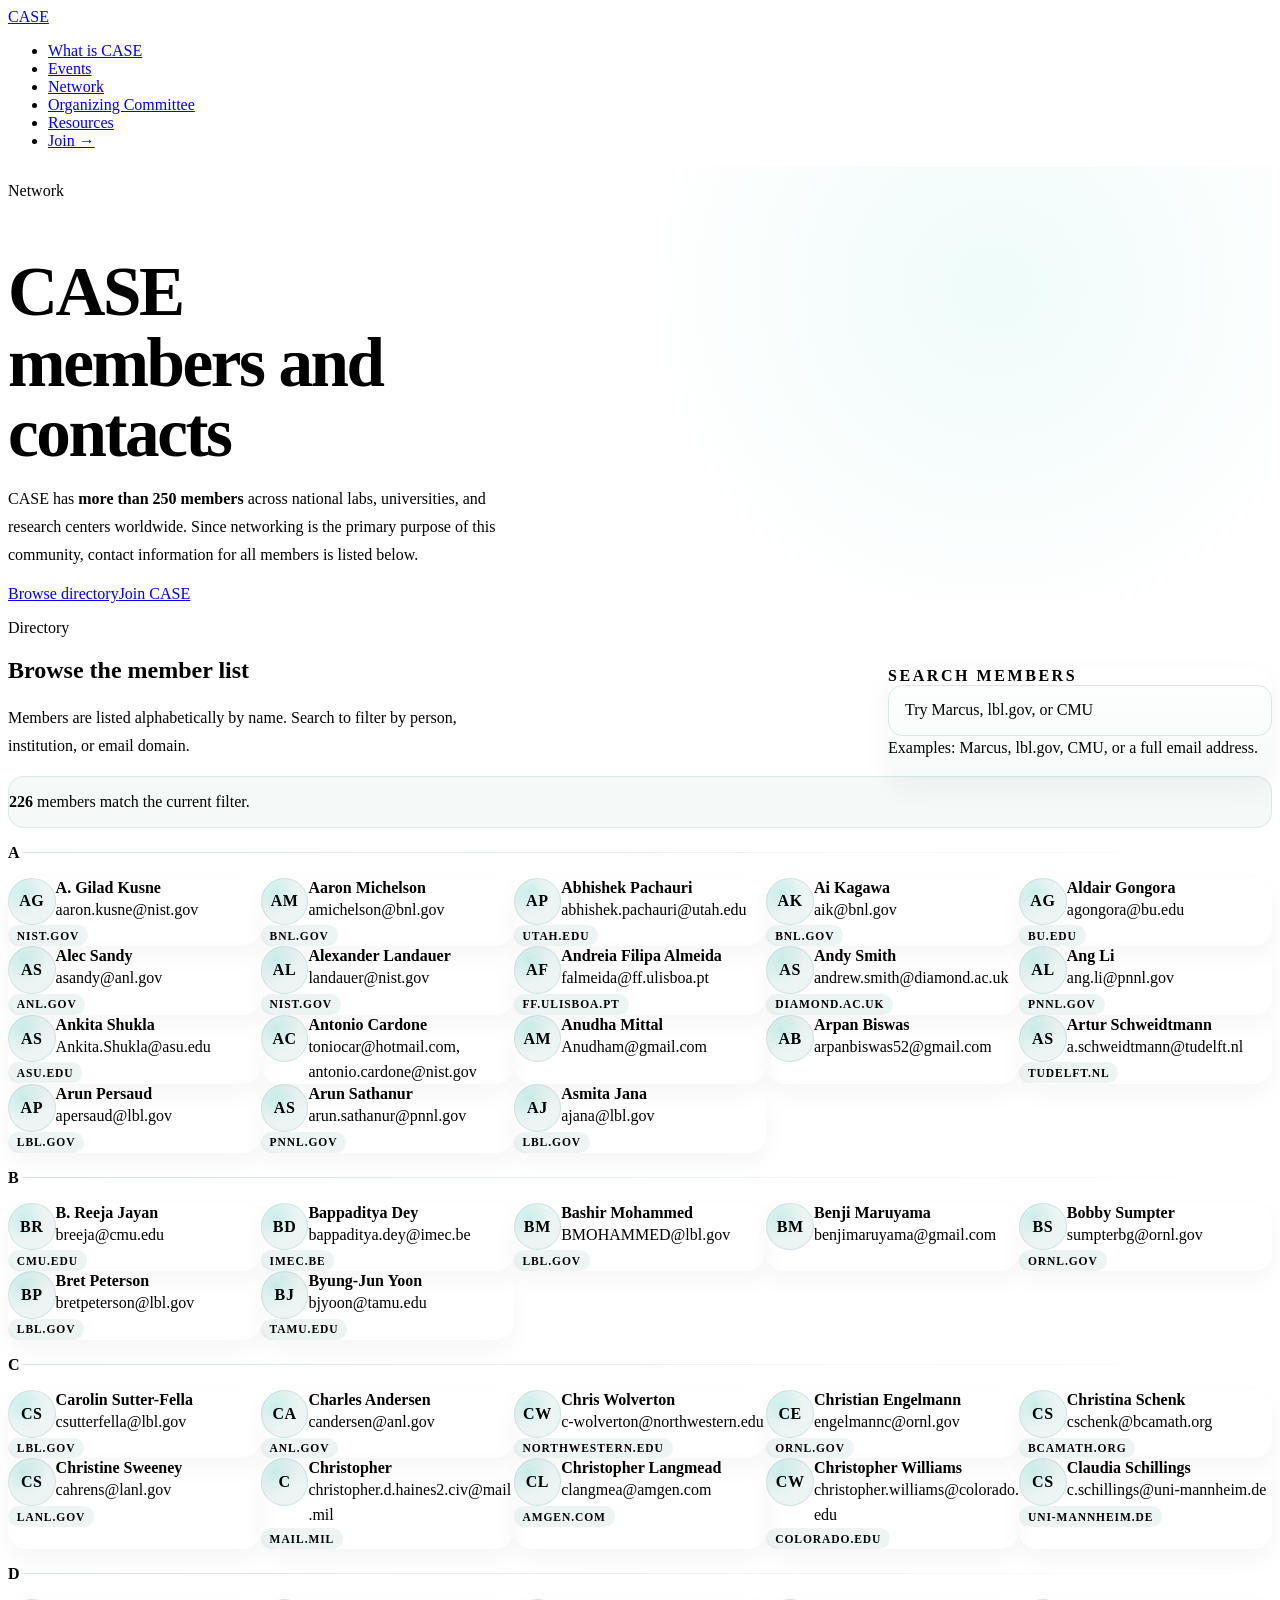
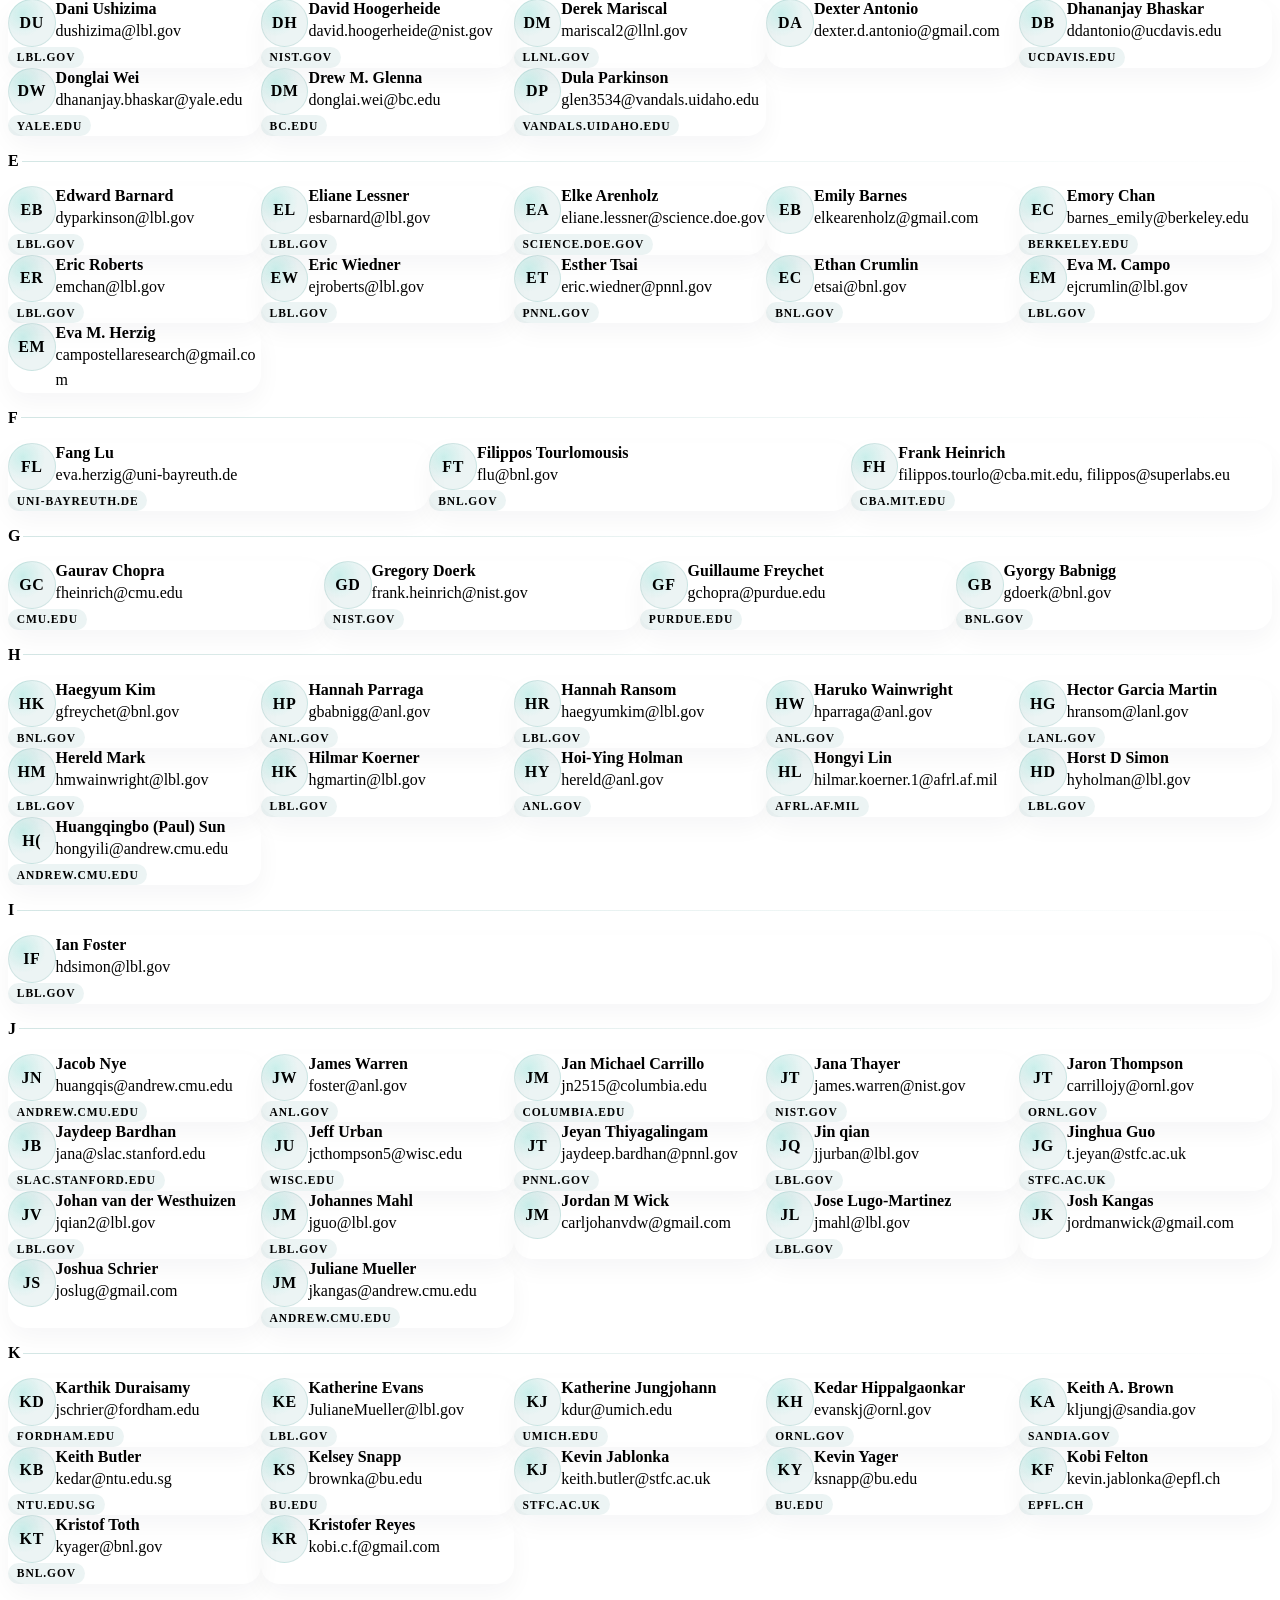
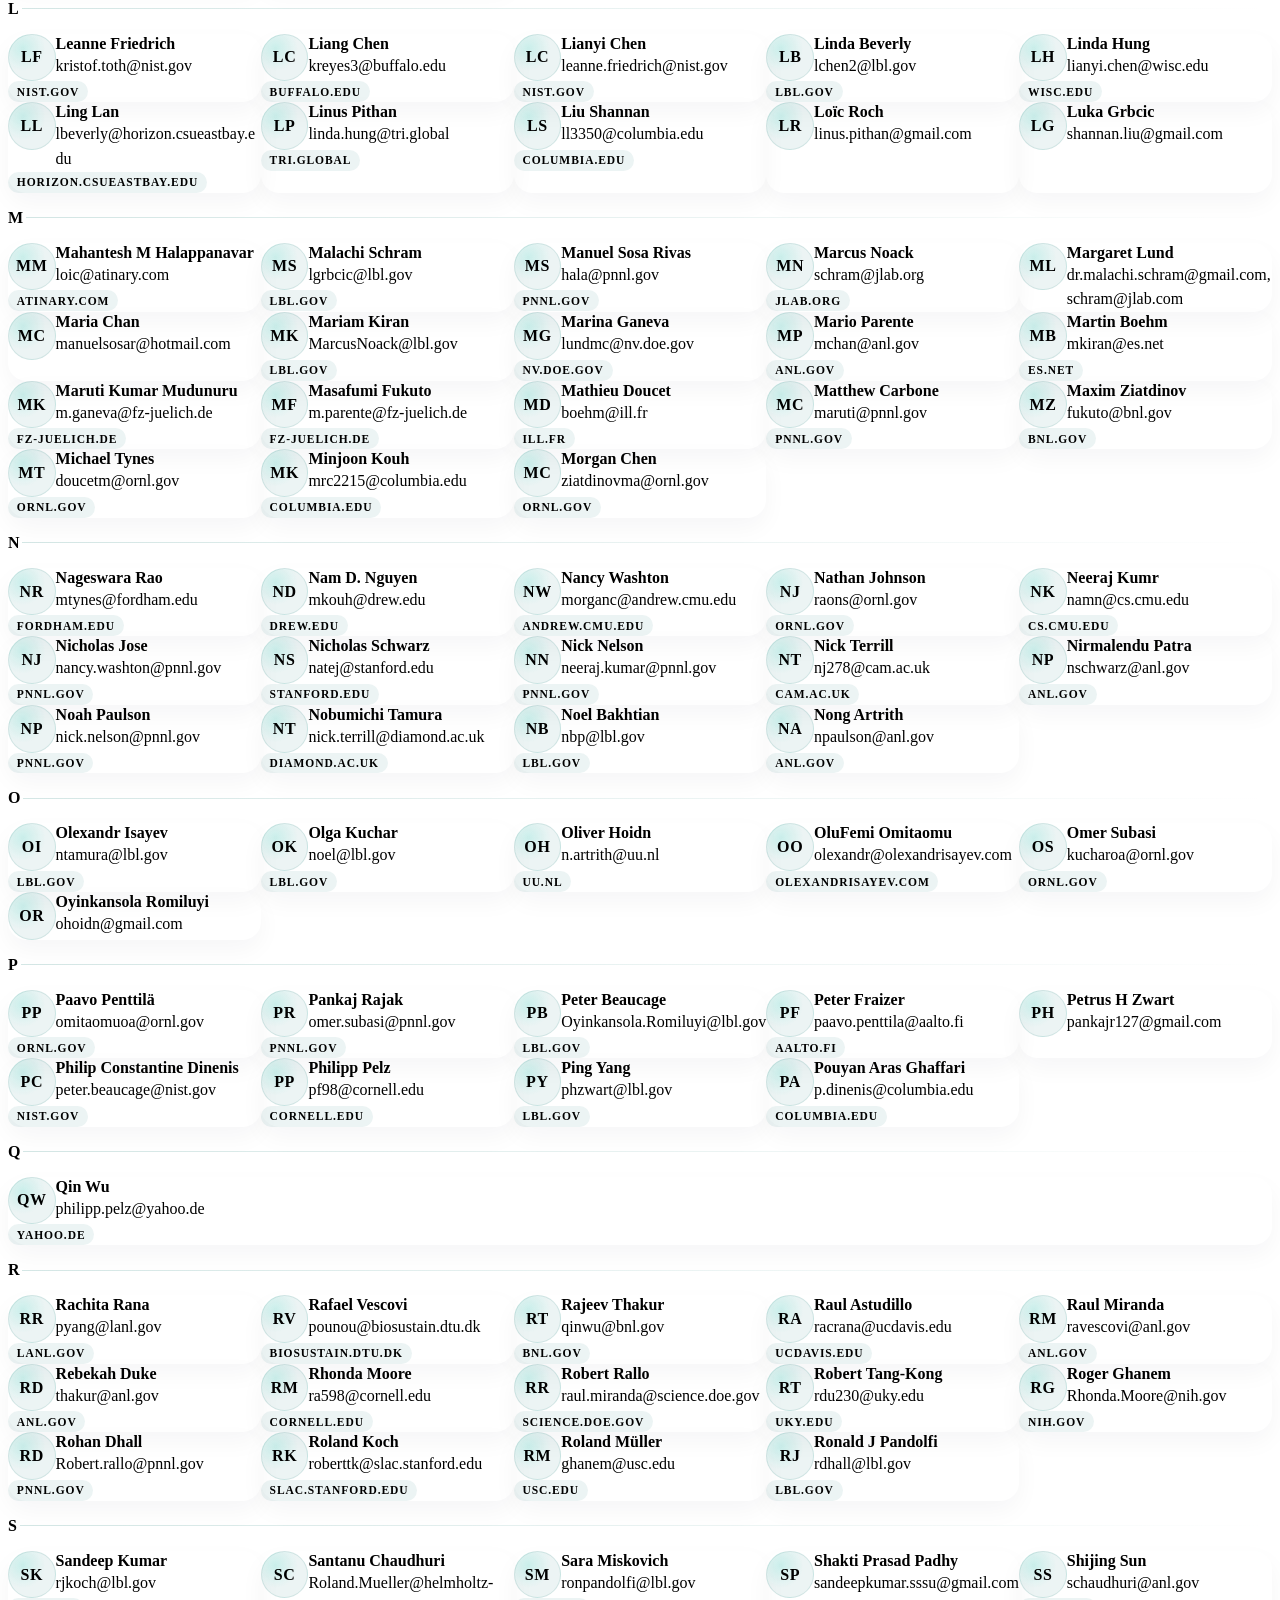
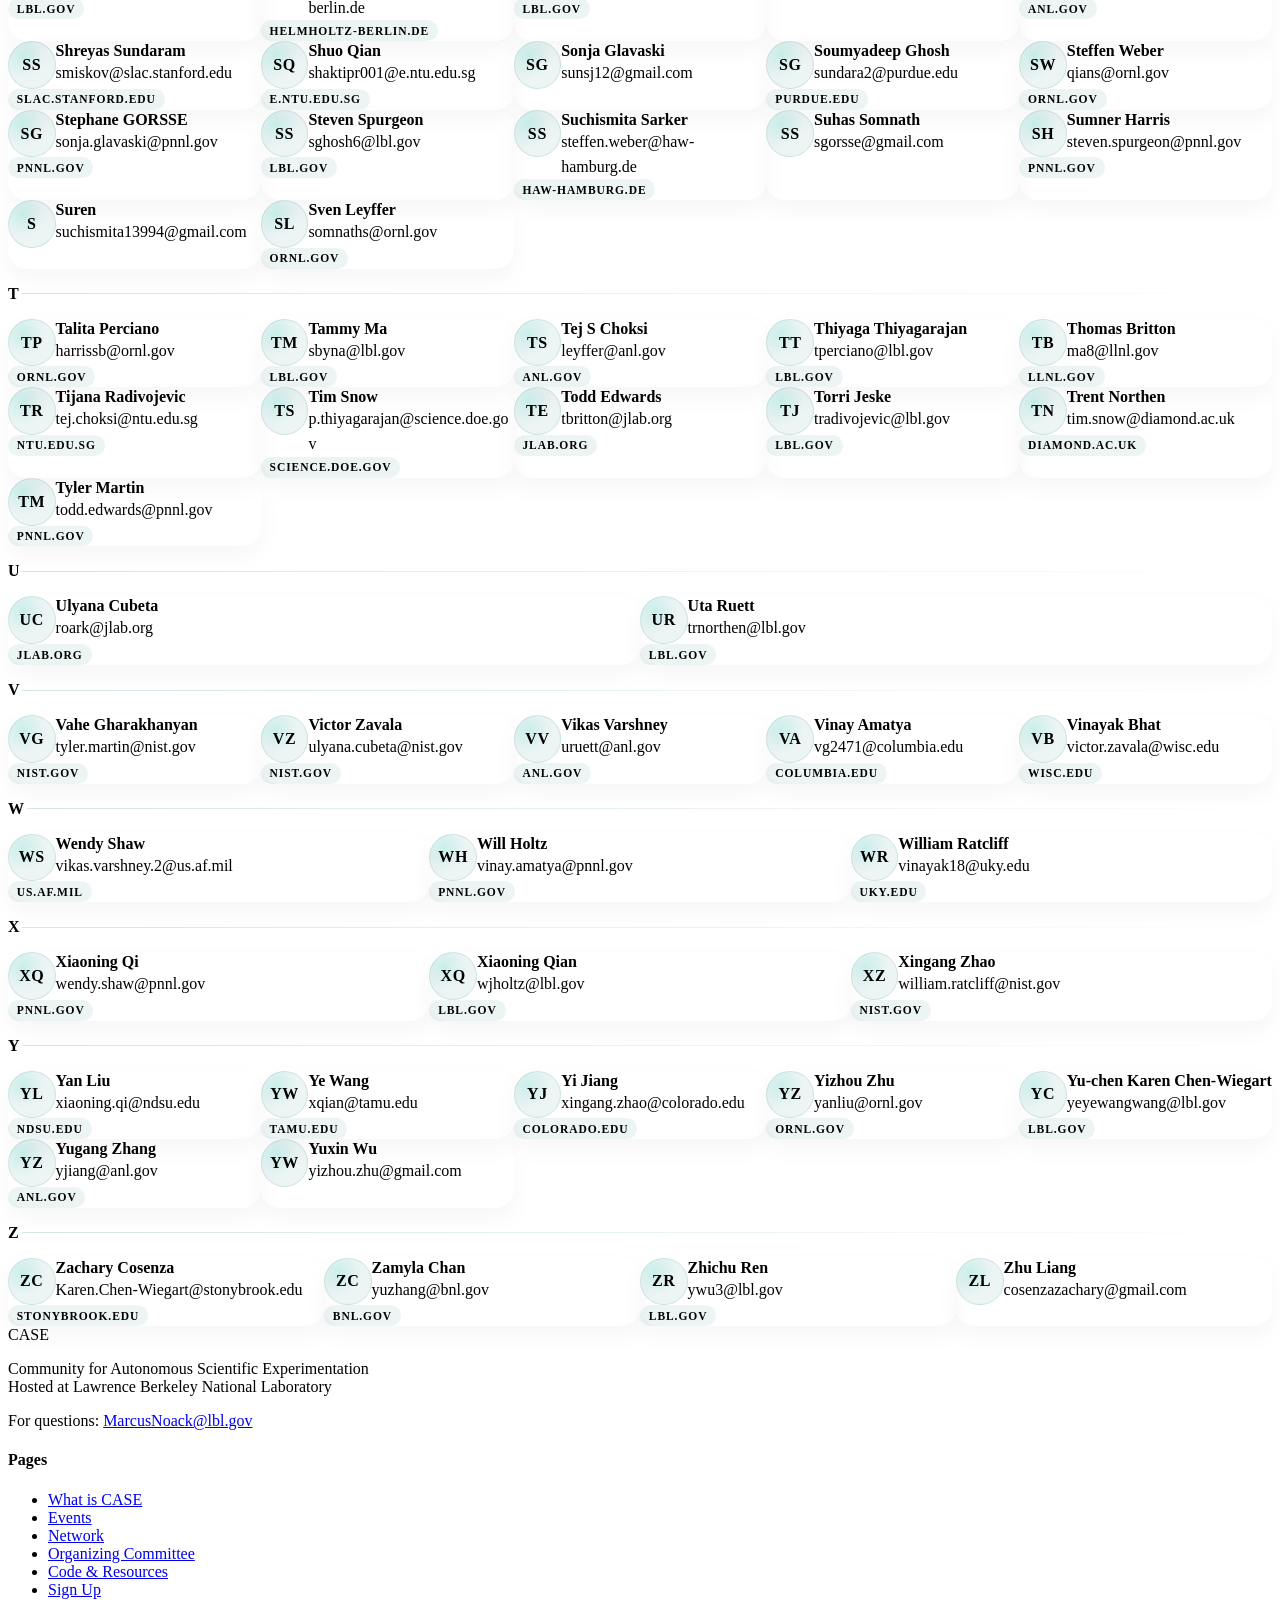
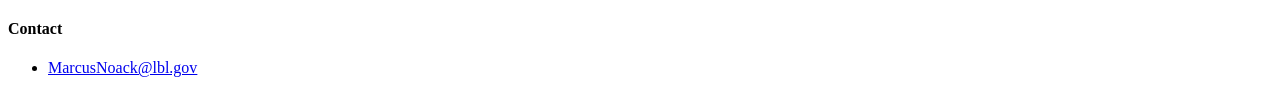
==== network.html @ d216a494 "Add files via upload" ====
<!DOCTYPE html>
<html lang="en">
<head>
  <meta charset="UTF-8">
  <meta name="viewport" content="width=device-width, initial-scale=1.0">
  <title>Network | Community for Autonomous Scientific Experimentation</title>
  <meta name="description" content="Currently, CASE has more than 250 members. Browse the CASE network directory by name or email.">

  <link rel="preconnect" href="https://fonts.googleapis.com">
  <link rel="preconnect" href="https://fonts.gstatic.com" crossorigin>
  <link href="https://fonts.googleapis.com/css2?family=Inter:wght@400;500;600&family=Plus+Jakarta+Sans:wght@600;700&display=swap" rel="stylesheet">

  <link rel="stylesheet" href="css/tokens.css">
  <link rel="stylesheet" href="css/main.css">

  <style>
    .page-shell {
      padding-top: calc(var(--sp-24) + var(--sp-12));
      background: var(--color-bg);
    }

    .page-hero {
      position: relative;
      overflow: hidden;
      padding-block: var(--sp-16) var(--sp-20);
      background:
        linear-gradient(180deg, rgba(15, 118, 110, 0.05), transparent 16rem),
        radial-gradient(circle at 100% 0%, rgba(14, 165, 233, 0.08), transparent 18rem),
        var(--color-bg);
      border-bottom: 1px solid var(--color-border);
    }

    .page-hero::after {
      content: "";
      position: absolute;
      inset: 0;
      background: radial-gradient(circle at 78% 28%, rgba(45, 212, 191, 0.08), transparent 22rem);
      pointer-events: none;
    }

    .hero-grid {
      position: relative;
      z-index: 1;
      max-width: 72ch;
    }

    .hero-title {
      font-family: var(--font-heading);
      font-size: clamp(2.8rem, 5.4vw, 5rem);
      font-weight: 700;
      letter-spacing: -0.035em;
      line-height: 1.02;
      max-width: 11ch;
      margin-bottom: var(--sp-5);
    }

    .hero-copy {
      max-width: 62ch;
      font-size: var(--text-lg);
      color: var(--color-text-muted);
      line-height: 1.75;
    }

    .hero-copy strong {
      color: var(--color-text);
      font-weight: 600;
    }

    .hero-highlights {
      list-style: none;
      display: flex;
      flex-wrap: wrap;
      gap: var(--sp-3);
      margin-top: var(--sp-8);
    }

    .hero-highlights li {
      padding: 0.72rem 1rem;
      border-radius: 999px;
      border: 1px solid rgba(15, 118, 110, 0.14);
      background: rgba(255, 255, 255, 0.9);
      color: var(--color-text);
      font-size: var(--text-sm);
      box-shadow: 0 8px 24px rgba(17, 24, 39, 0.05);
      backdrop-filter: blur(10px);
      -webkit-backdrop-filter: blur(10px);
    }

    .hero-panel {
      position: relative;
      overflow: hidden;
      padding: var(--sp-8);
      border-radius: 1.5rem;
      background:
        radial-gradient(circle at top right, rgba(45, 212, 191, 0.12), transparent 42%),
        linear-gradient(180deg, rgba(255, 255, 255, 0.98), rgba(246, 250, 250, 0.95));
      border: 1px solid rgba(15, 118, 110, 0.14);
      box-shadow: 0 20px 44px rgba(15, 23, 42, 0.08);
    }

    .hero-panel::before {
      content: "";
      position: absolute;
      inset: 0 auto auto 0;
      width: 100%;
      height: 0.25rem;
      background: linear-gradient(90deg, rgba(15, 118, 110, 0.7), rgba(14, 165, 233, 0.35));
    }

    .hero-panel-label {
      font-size: var(--text-xs);
      font-weight: 600;
      letter-spacing: 0.16em;
      text-transform: uppercase;
      color: var(--color-accent);
      margin-bottom: var(--sp-4);
    }

    .hero-panel-stat {
      display: grid;
      gap: var(--sp-1);
      margin-bottom: var(--sp-5);
    }

    .hero-panel-stat strong {
      font-family: var(--font-heading);
      font-size: clamp(2.3rem, 4vw, 3.2rem);
      line-height: 1;
      letter-spacing: -0.04em;
      color: var(--color-text);
    }

    .hero-panel-stat span,
    .hero-panel-copy {
      color: var(--color-text-muted);
      line-height: 1.65;
      font-size: var(--text-base);
    }

    .hero-panel-copy {
      margin-bottom: var(--sp-6);
    }

    .hero-panel-actions {
      display: flex;
      flex-wrap: wrap;
      gap: var(--sp-3);
      align-items: center;
    }

    .hero-panel-actions .btn {
      padding-inline: var(--sp-6);
    }

    .hero-panel-note {
      margin-top: var(--sp-5);
      font-size: var(--text-sm);
      color: var(--color-text-subtle);
    }

    .directory-section {
      position: relative;
      background: var(--color-surface);
    }

    .directory-section .container {
      display: grid;
      gap: var(--sp-10);
    }

    .directory-header {
      display: grid;
      grid-template-columns: minmax(0, 1fr) minmax(18rem, 24rem);
      gap: var(--sp-8);
      align-items: end;
    }

    .directory-lede {
      max-width: 64ch;
      color: var(--color-text-muted);
      line-height: 1.75;
      margin-top: var(--sp-3);
    }

    .directory-search {
      padding: var(--sp-5);
      border-radius: 1.25rem;
      border: 1px solid var(--color-border);
      background: linear-gradient(180deg, rgba(255, 255, 255, 0.98), rgba(247, 250, 250, 0.98));
      box-shadow: 0 12px 28px rgba(15, 23, 42, 0.05);
    }

    .directory-search label {
      display: block;
      font-size: var(--text-xs);
      font-weight: 600;
      letter-spacing: 0.16em;
      text-transform: uppercase;
      color: var(--color-accent);
      margin-bottom: var(--sp-3);
    }

    .directory-search input {
      width: 100%;
      border-radius: 0.9rem;
      border: 1px solid rgba(15, 118, 110, 0.16);
      background: var(--color-bg);
      color: var(--color-text);
      padding: 0.95rem 1rem;
      font: inherit;
      font-size: var(--text-base);
      outline: none;
      transition: border-color var(--dur) var(--ease), box-shadow var(--dur) var(--ease);
    }

    .directory-search input::placeholder {
      color: var(--color-text-subtle);
    }

    .directory-search input:focus {
      border-color: rgba(15, 118, 110, 0.45);
      box-shadow: 0 0 0 4px rgba(15, 118, 110, 0.1);
    }

    .directory-search p {
      margin-top: var(--sp-3);
      font-size: var(--text-sm);
      color: var(--color-text-subtle);
      line-height: 1.5;
    }

    .directory-summary {
      display: flex;
      align-items: center;
      justify-content: space-between;
      gap: var(--sp-4);
      padding: var(--sp-4) var(--sp-5);
      border-radius: 1rem;
      background: rgba(15, 118, 110, 0.04);
      border: 1px solid rgba(15, 118, 110, 0.12);
      color: var(--color-text-muted);
    }

    .directory-summary strong {
      color: var(--color-text);
      font-weight: 700;
    }

    .member-index {
      display: grid;
      gap: var(--sp-10);
    }

    .member-group {
      display: grid;
      gap: var(--sp-4);
    }

    .member-group__letter {
      display: inline-flex;
      align-items: center;
      gap: var(--sp-3);
      font-size: var(--text-xs);
      font-weight: 600;
      letter-spacing: 0.18em;
      text-transform: uppercase;
      color: var(--color-accent);
    }

    .member-group__letter::after {
      content: "";
      height: 1px;
      flex: 1;
      min-width: 2rem;
      background: linear-gradient(90deg, rgba(15, 118, 110, 0.18), transparent);
    }

    .member-grid {
      display: grid;
      grid-template-columns: repeat(auto-fit, minmax(15rem, 1fr));
      gap: var(--sp-4);
    }

    .member-card {
      display: flex;
      flex-direction: column;
      gap: var(--sp-3);
      min-height: 100%;
      padding: var(--sp-5);
      border-radius: 1.15rem;
      background: var(--color-bg);
      border: 1px solid var(--color-border);
      box-shadow: 0 10px 24px rgba(15, 23, 42, 0.04);
      transition: transform var(--dur) var(--ease), box-shadow var(--dur) var(--ease), border-color var(--dur) var(--ease);
    }

    .member-card:hover {
      transform: translateY(-2px);
      box-shadow: 0 18px 34px rgba(15, 23, 42, 0.08);
      border-color: rgba(15, 118, 110, 0.2);
    }

    .member-card__top {
      display: flex;
      align-items: flex-start;
      gap: var(--sp-3);
    }

    .member-avatar {
      width: 2.85rem;
      height: 2.85rem;
      border-radius: 999px;
      flex-shrink: 0;
      display: grid;
      place-items: center;
      font-size: var(--text-sm);
      font-weight: 700;
      letter-spacing: 0.04em;
      color: var(--color-accent);
      background:
        radial-gradient(circle at 30% 30%, rgba(45, 212, 191, 0.18), transparent 50%),
        rgba(15, 118, 110, 0.08);
      border: 1px solid rgba(15, 118, 110, 0.12);
    }

    .member-card__body {
      display: grid;
      gap: var(--sp-2);
      min-width: 0;
    }

    .member-name {
      font-family: var(--font-heading);
      font-size: var(--text-base);
      font-weight: 700;
      line-height: 1.25;
      color: var(--color-text);
      word-break: break-word;
    }

    .member-email {
      color: var(--color-text-muted);
      font-size: var(--text-sm);
      line-height: 1.55;
      word-break: break-word;
    }

    .member-email a {
      color: inherit;
      text-decoration: none;
    }

    .member-email a:hover {
      text-decoration: underline;
    }

    .member-domain {
      display: inline-flex;
      align-items: center;
      width: fit-content;
      padding: 0.28rem 0.55rem;
      border-radius: 999px;
      background: rgba(15, 118, 110, 0.08);
      color: var(--color-accent);
      font-size: 0.72rem;
      font-weight: 600;
      letter-spacing: 0.08em;
      text-transform: uppercase;
    }

    .empty-state {
      padding: var(--sp-8);
      border-radius: 1.25rem;
      border: 1px dashed rgba(15, 118, 110, 0.22);
      background: rgba(15, 118, 110, 0.03);
      color: var(--color-text-muted);
      line-height: 1.7;
    }

    @media (max-width: 960px) {
      .directory-header {
        grid-template-columns: 1fr;
      }
    }

    @media (max-width: 720px) {
      .page-shell {
        padding-top: calc(var(--sp-20) + var(--sp-10));
      }

      .page-hero {
        padding-block: var(--sp-12) var(--sp-16);
      }

      .hero-highlights {
        flex-direction: column;
      }

      .directory-summary {
        align-items: flex-start;
        flex-direction: column;
      }
    }
  </style>
</head>
<body>

  <nav class="site-nav is-scrolled" aria-label="Site navigation">
    <a class="nav-logo" href="index.html">CASE</a>
    <ul class="nav-links" role="list">
      <li><a href="what-is-case.html">What is CASE</a></li>
      <li><a href="events.html">Events</a></li>
      <li><a href="network.html" aria-current="page">Network</a></li>
      <li><a href="committee.html">Organizing Committee</a></li>
      <li><a href="resources.html">Resources</a></li>
      <li><a href="signup.html" class="nav-cta">Join →</a></li>
    </ul>
  </nav>

  <main class="page-shell">
    <section class="page-hero">
      <div class="container">
        <div class="hero-grid">
          <p class="section-label">Network</p>
          <h1 class="hero-title">CASE members and contacts</h1>
          <p class="hero-copy">
            CASE has <strong>more than 250 members</strong> across national labs,
            universities, and research centers worldwide. Since networking is the
            primary purpose of this community, contact information for all members
            is listed below.
          </p>
          <div style="margin-top: var(--sp-8); display: flex; gap: var(--sp-3); flex-wrap: wrap;">
            <a class="btn btn--primary" href="#directory">Browse directory</a>
            <a class="btn btn--ghost" href="signup.html">Join CASE</a>
          </div>
        </div>
      </div>
    </section>

    <section class="section section--surface directory-section" id="directory">
      <div class="container">
        <div class="directory-header">
          <div>
            <p class="section-label">Directory</p>
            <h2 class="section-heading">Browse the member list</h2>
            <p class="directory-lede">
              Members are listed alphabetically by name. Search to filter by person,
              institution, or email domain.
            </p>
          </div>

          <div class="directory-search">
            <label for="member-search">Search members</label>
            <input
              id="member-search"
              type="search"
              inputmode="search"
              autocomplete="off"
              placeholder="Try Marcus, lbl.gov, or CMU"
              aria-label="Search members by name or email"
            >
            <p>Examples: Marcus, lbl.gov, CMU, or a full email address.</p>
          </div>
        </div>

        <div class="directory-summary" aria-live="polite">
          <p><strong id="member-count">226</strong> members match the current filter.</p>
        </div>

        <div id="member-index" class="member-index" aria-label="Member directory"></div>
        <p id="member-empty" class="empty-state" hidden>No matches found. Try a different name or email.</p>
      </div>
    </section>
  </main>

  <footer class="site-footer">
    <div class="container">
      <div class="footer-brand">
        <span class="footer-logo">CASE</span>
        <p class="footer-tagline">
          Community for Autonomous Scientific Experimentation<br>
          Hosted at Lawrence Berkeley National Laboratory
        </p>
        <p class="footer-meta">
          For questions: <a href="mailto:MarcusNoack@lbl.gov">MarcusNoack@lbl.gov</a>
        </p>
      </div>

      <div class="footer-col">
        <h4>Pages</h4>
        <ul role="list">
          <li><a href="what-is-case.html">What is CASE</a></li>
          <li><a href="events.html">Events</a></li>
          <li><a href="network.html" aria-current="page">Network</a></li>
          <li><a href="committee.html">Organizing Committee</a></li>
          <li><a href="resources.html">Code &amp; Resources</a></li>
          <li><a href="signup.html">Sign Up</a></li>
        </ul>
      </div>

      <div class="footer-col">
        <h4>Contact</h4>
        <ul role="list">
          <li><a href="mailto:MarcusNoack@lbl.gov">MarcusNoack@lbl.gov</a></li>
        </ul>
      </div>
    </div>
  </footer>

  <script id="network-names" type="text/plain">
A. Gilad Kusne
Aaron Michelson
Abhishek Pachauri
Ai Kagawa
Aldair Gongora
Alec Sandy
Alexander Landauer
Andreia Filipa Almeida
Andy Smith
Ang Li
Ankita Shukla
Antonio Cardone
Anudha Mittal
Arpan Biswas
Artur Schweidtmann
Arun Persaud
Arun Sathanur
Asmita Jana
B. Reeja Jayan
Bappaditya Dey
Bashir Mohammed
Benji Maruyama
Bobby Sumpter
Bret Peterson
Byung-Jun Yoon
Carolin Sutter-Fella
Charles Andersen
Chris Wolverton
Christian Engelmann
Christina Schenk
Christine Sweeney
Christopher
Christopher Langmead
Christopher Williams
Claudia Schillings
Dani Ushizima
David Hoogerheide
Derek Mariscal
Dexter Antonio
Dhananjay Bhaskar
Donglai Wei
Drew M. Glenna
Dula Parkinson
Edward Barnard
Eliane Lessner
Elke Arenholz
Emily Barnes
Emory Chan
Eric Roberts
Eric Wiedner
Esther Tsai
Ethan Crumlin
Eva M. Campo
Eva M. Herzig
Fang Lu
Filippos Tourlomousis
Frank Heinrich
Gaurav Chopra
Gregory Doerk
Guillaume Freychet
Gyorgy Babnigg
Haegyum Kim
Hannah Parraga
Hannah Ransom
Haruko Wainwright
Hector Garcia Martin
Hereld Mark
Hilmar Koerner
Hoi-Ying Holman
Hongyi Lin
Horst D Simon
Huangqingbo (Paul) Sun
Ian Foster
Jacob Nye
James Warren
Jan Michael Carrillo
Jana Thayer
Jaron Thompson
Jaydeep Bardhan
Jeff Urban
Jeyan Thiyagalingam
Jin qian
Jinghua Guo
Johan van der Westhuizen
Johannes Mahl
Jordan M Wick
Jose Lugo-Martinez
Josh Kangas
Joshua Schrier
Juliane Mueller
Karthik Duraisamy
Katherine Evans
Katherine Jungjohann
Kedar Hippalgaonkar
Keith A. Brown
Keith Butler
Kelsey Snapp
Kevin Jablonka
Kevin Yager
Kobi Felton
Kristof Toth
Kristofer Reyes
Leanne Friedrich
Liang Chen
Lianyi Chen
Linda Beverly
Linda Hung
Ling Lan
Linus Pithan
Liu Shannan
Loïc Roch
Luka Grbcic
Mahantesh M Halappanavar
Malachi Schram
Manuel Sosa Rivas
Marcus Noack
Margaret Lund
Maria Chan
Mariam Kiran
Marina Ganeva
Mario Parente
Martin Boehm
Maruti Kumar Mudunuru
Masafumi Fukuto
Mathieu Doucet
Matthew Carbone
Maxim Ziatdinov
Michael Tynes
Minjoon Kouh
Morgan Chen
Nageswara Rao
Nam D. Nguyen
Nancy Washton
Nathan Johnson
Neeraj Kumr
Nicholas Jose
Nicholas Schwarz
Nick Nelson
Nick Terrill
Nirmalendu Patra
Noah Paulson
Nobumichi Tamura
Noel Bakhtian
Nong Artrith
Olexandr Isayev
Olga Kuchar
Oliver Hoidn
OluFemi Omitaomu
Omer Subasi
Oyinkansola Romiluyi
Paavo Penttilä
Pankaj Rajak
Peter Beaucage
Peter Fraizer
Petrus H Zwart
Philip Constantine Dinenis
Philipp Pelz
Ping Yang
Pouyan Aras Ghaffari
Qin Wu
Rachita Rana
Rafael Vescovi
Rajeev Thakur
Raul Astudillo
Raul Miranda
Rebekah Duke
Rhonda Moore
Robert Rallo
Robert Tang-Kong
Roger Ghanem
Rohan Dhall
Roland Koch
Roland Müller
Ronald J Pandolfi
Sandeep Kumar
Santanu Chaudhuri
Sara Miskovich
Shakti Prasad Padhy
Shijing Sun
Shreyas Sundaram
Shuo Qian
Sonja Glavaski
Soumyadeep Ghosh
Steffen Weber
Stephane GORSSE
Steven Spurgeon
Suchismita Sarker
Suhas Somnath
Sumner Harris
Suren
Sven Leyffer
Talita Perciano
Tammy Ma
Tej S Choksi
Thiyaga Thiyagarajan
Thomas Britton
Tijana Radivojevic
Tim Snow
Todd Edwards
Torri Jeske
Trent Northen
Tyler Martin
Ulyana Cubeta
Uta Ruett
Vahe Gharakhanyan
Victor Zavala
Vikas Varshney
Vinay Amatya
Vinayak Bhat
Wendy Shaw
Will Holtz
William Ratcliff
Xiaoning Qi
Xiaoning Qian
Xingang Zhao
Yan Liu
Ye Wang
Yi Jiang
Yizhou Zhu
Yu-chen Karen Chen-Wiegart
Yugang Zhang
Yuxin Wu
Zachary Cosenza
Zamyla Chan
Zhichu Ren
Zhu Liang
  </script>

  <script id="network-emails" type="text/plain">
aaron.kusne@nist.gov
amichelson@bnl.gov
abhishek.pachauri@utah.edu
aik@bnl.gov
agongora@bu.edu
asandy@anl.gov
landauer@nist.gov
falmeida@ff.ulisboa.pt
andrew.smith@diamond.ac.uk
ang.li@pnnl.gov
Ankita.Shukla@asu.edu
toniocar@hotmail.com, antonio.cardone@nist.gov
Anudham@gmail.com
arpanbiswas52@gmail.com
a.schweidtmann@tudelft.nl
apersaud@lbl.gov
arun.sathanur@pnnl.gov
ajana@lbl.gov
breeja@cmu.edu
bappaditya.dey@imec.be
BMOHAMMED@lbl.gov
benjimaruyama@gmail.com
sumpterbg@ornl.gov
bretpeterson@lbl.gov
bjyoon@tamu.edu
csutterfella@lbl.gov
candersen@anl.gov
c-wolverton@northwestern.edu
engelmannc@ornl.gov
cschenk@bcamath.org
cahrens@lanl.gov
christopher.d.haines2.civ@mail.mil
clangmea@amgen.com
christopher.williams@colorado.edu
c.schillings@uni-mannheim.de
dushizima@lbl.gov
david.hoogerheide@nist.gov
mariscal2@llnl.gov
dexter.d.antonio@gmail.com
ddantonio@ucdavis.edu
dhananjay.bhaskar@yale.edu
donglai.wei@bc.edu
glen3534@vandals.uidaho.edu
dyparkinson@lbl.gov
esbarnard@lbl.gov
eliane.lessner@science.doe.gov
elkearenholz@gmail.com
barnes_emily@berkeley.edu
emchan@lbl.gov
ejroberts@lbl.gov
eric.wiedner@pnnl.gov
etsai@bnl.gov
ejcrumlin@lbl.gov
campostellaresearch@gmail.com
eva.herzig@uni-bayreuth.de
flu@bnl.gov
filippos.tourlo@cba.mit.edu, filippos@superlabs.eu
fheinrich@cmu.edu
frank.heinrich@nist.gov
gchopra@purdue.edu
gdoerk@bnl.gov
gfreychet@bnl.gov
gbabnigg@anl.gov
haegyumkim@lbl.gov
hparraga@anl.gov
hransom@lanl.gov
hmwainwright@lbl.gov
hgmartin@lbl.gov
hereld@anl.gov
hilmar.koerner.1@afrl.af.mil
hyholman@lbl.gov
hongyili@andrew.cmu.edu
hdsimon@lbl.gov
huangqis@andrew.cmu.edu
foster@anl.gov
jn2515@columbia.edu
james.warren@nist.gov
carrillojy@ornl.gov
jana@slac.stanford.edu
jcthompson5@wisc.edu
jaydeep.bardhan@pnnl.gov
jjurban@lbl.gov
t.jeyan@stfc.ac.uk
jqian2@lbl.gov
jguo@lbl.gov
carljohanvdw@gmail.com
jmahl@lbl.gov
jordmanwick@gmail.com
joslug@gmail.com
jkangas@andrew.cmu.edu
jschrier@fordham.edu
JulianeMueller@lbl.gov
kdur@umich.edu
evanskj@ornl.gov
kljungj@sandia.gov
kedar@ntu.edu.sg
brownka@bu.edu
keith.butler@stfc.ac.uk
ksnapp@bu.edu
kevin.jablonka@epfl.ch
kyager@bnl.gov
kobi.c.f@gmail.com
kristof.toth@nist.gov
kreyes3@buffalo.edu
leanne.friedrich@nist.gov
lchen2@lbl.gov
lianyi.chen@wisc.edu
lbeverly@horizon.csueastbay.edu
linda.hung@tri.global
ll3350@columbia.edu
linus.pithan@gmail.com
shannan.liu@gmail.com
loic@atinary.com
lgrbcic@lbl.gov
hala@pnnl.gov
schram@jlab.org
dr.malachi.schram@gmail.com, schram@jlab.com
manuelsosar@hotmail.com
MarcusNoack@lbl.gov
lundmc@nv.doe.gov
mchan@anl.gov
mkiran@es.net
m.ganeva@fz-juelich.de
m.parente@fz-juelich.de
boehm@ill.fr
maruti@pnnl.gov
fukuto@bnl.gov
doucetm@ornl.gov
mrc2215@columbia.edu
ziatdinovma@ornl.gov
mtynes@fordham.edu
mkouh@drew.edu
morganc@andrew.cmu.edu
raons@ornl.gov
namn@cs.cmu.edu
nancy.washton@pnnl.gov
natej@stanford.edu
neeraj.kumar@pnnl.gov
nj278@cam.ac.uk
nschwarz@anl.gov
nick.nelson@pnnl.gov
nick.terrill@diamond.ac.uk
nbp@lbl.gov
npaulson@anl.gov
ntamura@lbl.gov
noel@lbl.gov
n.artrith@uu.nl
olexandr@olexandrisayev.com
kucharoa@ornl.gov
ohoidn@gmail.com
omitaomuoa@ornl.gov
omer.subasi@pnnl.gov
Oyinkansola.Romiluyi@lbl.gov
paavo.penttila@aalto.fi
pankajr127@gmail.com
peter.beaucage@nist.gov
pf98@cornell.edu
phzwart@lbl.gov
p.dinenis@columbia.edu
philipp.pelz@yahoo.de
pyang@lanl.gov
pounou@biosustain.dtu.dk
qinwu@bnl.gov
racrana@ucdavis.edu
ravescovi@anl.gov
thakur@anl.gov
ra598@cornell.edu
raul.miranda@science.doe.gov
rdu230@uky.edu
Rhonda.Moore@nih.gov
Robert.rallo@pnnl.gov
roberttk@slac.stanford.edu
ghanem@usc.edu
rdhall@lbl.gov
rjkoch@lbl.gov
Roland.Mueller@helmholtz-berlin.de
ronpandolfi@lbl.gov
sandeepkumar.sssu@gmail.com
schaudhuri@anl.gov
smiskov@slac.stanford.edu
shaktipr001@e.ntu.edu.sg
sunsj12@gmail.com
sundara2@purdue.edu
qians@ornl.gov
sonja.glavaski@pnnl.gov
sghosh6@lbl.gov
steffen.weber@haw-hamburg.de
sgorsse@gmail.com
steven.spurgeon@pnnl.gov
suchismita13994@gmail.com
somnaths@ornl.gov
harrissb@ornl.gov
sbyna@lbl.gov
leyffer@anl.gov
tperciano@lbl.gov
ma8@llnl.gov
tej.choksi@ntu.edu.sg
p.thiyagarajan@science.doe.gov
tbritton@jlab.org
tradivojevic@lbl.gov
tim.snow@diamond.ac.uk
todd.edwards@pnnl.gov
roark@jlab.org
trnorthen@lbl.gov
tyler.martin@nist.gov
ulyana.cubeta@nist.gov
uruett@anl.gov
vg2471@columbia.edu
victor.zavala@wisc.edu
vikas.varshney.2@us.af.mil
vinay.amatya@pnnl.gov
vinayak18@uky.edu
wendy.shaw@pnnl.gov
wjholtz@lbl.gov
william.ratcliff@nist.gov
xiaoning.qi@ndsu.edu
xqian@tamu.edu
xingang.zhao@colorado.edu
yanliu@ornl.gov
yeyewangwang@lbl.gov
yjiang@anl.gov
yizhou.zhu@gmail.com
Karen.Chen-Wiegart@stonybrook.edu
yuzhang@bnl.gov
ywu3@lbl.gov
cosenzazachary@gmail.com
  </script>

  <script>
    const nameLines = document.getElementById('network-names').textContent.trim().split(/\r?\n/).map((line) => line.trim()).filter(Boolean);
    const emailLines = document.getElementById('network-emails').textContent.trim().split(/\r?\n/).map((line) => line.trim()).filter(Boolean);
    const members = nameLines.map((name, index) => {
      const email = emailLines[index] || '';
      const primaryEmail = email.split(',')[0].trim();
      const domain = primaryEmail.includes('@') ? primaryEmail.split('@')[1].toLowerCase() : '';
      return { name, email, primaryEmail, domain };
    });

    const indexEl = document.getElementById('member-index');
    const countEl = document.getElementById('member-count');
    const emptyEl = document.getElementById('member-empty');
    const searchEl = document.getElementById('member-search');

    const PERSONAL_DOMAINS = new Set([
      'gmail.com', 'yahoo.com', 'yahoo.co.uk', 'hotmail.com', 'hotmail.co.uk',
      'outlook.com', 'live.com', 'msn.com', 'icloud.com', 'me.com', 'mac.com',
      'aol.com', 'protonmail.com', 'proton.me'
    ]);

    const stripAccents = (value) => value.normalize('NFKD').replace(/[\u0300-\u036f]/g, '');
    const normalize = (value) => stripAccents(value).toLowerCase();
    const initials = (name) => {
      const parts = name.split(/[\s./-]+/).filter(Boolean);
      return parts.slice(0, 2).map((part) => part[0]).join('').toUpperCase() || 'CASE';
    };
    const letterFor = (name) => {
      const first = stripAccents(name.trim()).charAt(0).toUpperCase();
      return /^[A-Z]$/.test(first) ? first : '#';
    };
    const escapeHtml = (value) => value
      .replaceAll('&', '&amp;')
      .replaceAll('<', '&lt;')
      .replaceAll('>', '&gt;')
      .replaceAll('"', '&quot;')
      .replaceAll("'", '&#39;');

    function renderMembers(query) {
      const q = normalize(query.trim());
      const filtered = members.filter((member) => {
        if (!q) return true;
        return normalize(member.name).includes(q) || normalize(member.email).includes(q) || normalize(member.domain).includes(q);
      });

      countEl.textContent = filtered.length.toLocaleString('en-US');
      emptyEl.hidden = filtered.length > 0;

      const groups = [];
      for (const member of filtered) {
        const letter = letterFor(member.name);
        let group = groups[groups.length - 1];
        if (!group || group.letter !== letter) {
          group = { letter, items: [] };
          groups.push(group);
        }
        group.items.push(member);
      }

      indexEl.innerHTML = groups.map((group) => {
        const cards = group.items.map((member) => {
          const href = member.primaryEmail ? `mailto:${member.primaryEmail}` : '#';
          const domain = member.domain ? member.domain.replace(/^www\./, '') : '';
          const domainLabel = domain ? domain.replace(/^.*@/, '') : '';
          return `
            <article class="member-card">
              <div class="member-card__top">
                <div class="member-avatar" aria-hidden="true">${escapeHtml(initials(member.name))}</div>
                <div class="member-card__body">
                  <div class="member-name">${escapeHtml(member.name)}</div>
                  <div class="member-email">
                    <a href="${escapeHtml(href)}">${escapeHtml(member.email)}</a>
                  </div>
                </div>
              </div>
              ${domainLabel && !PERSONAL_DOMAINS.has(domainLabel) ? `<span class="member-domain">${escapeHtml(domainLabel)}</span>` : ''}
            </article>
          `;
        }).join('');

        return `
          <section class="member-group" aria-labelledby="letter-${escapeHtml(group.letter)}">
            <h3 class="member-group__letter" id="letter-${escapeHtml(group.letter)}">${escapeHtml(group.letter)}</h3>
            <div class="member-grid">${cards}</div>
          </section>
        `;
      }).join('');
    }

    searchEl.addEventListener('input', (event) => {
      renderMembers(event.target.value);
    });

    renderMembers('');
  </script>
</body>
</html>
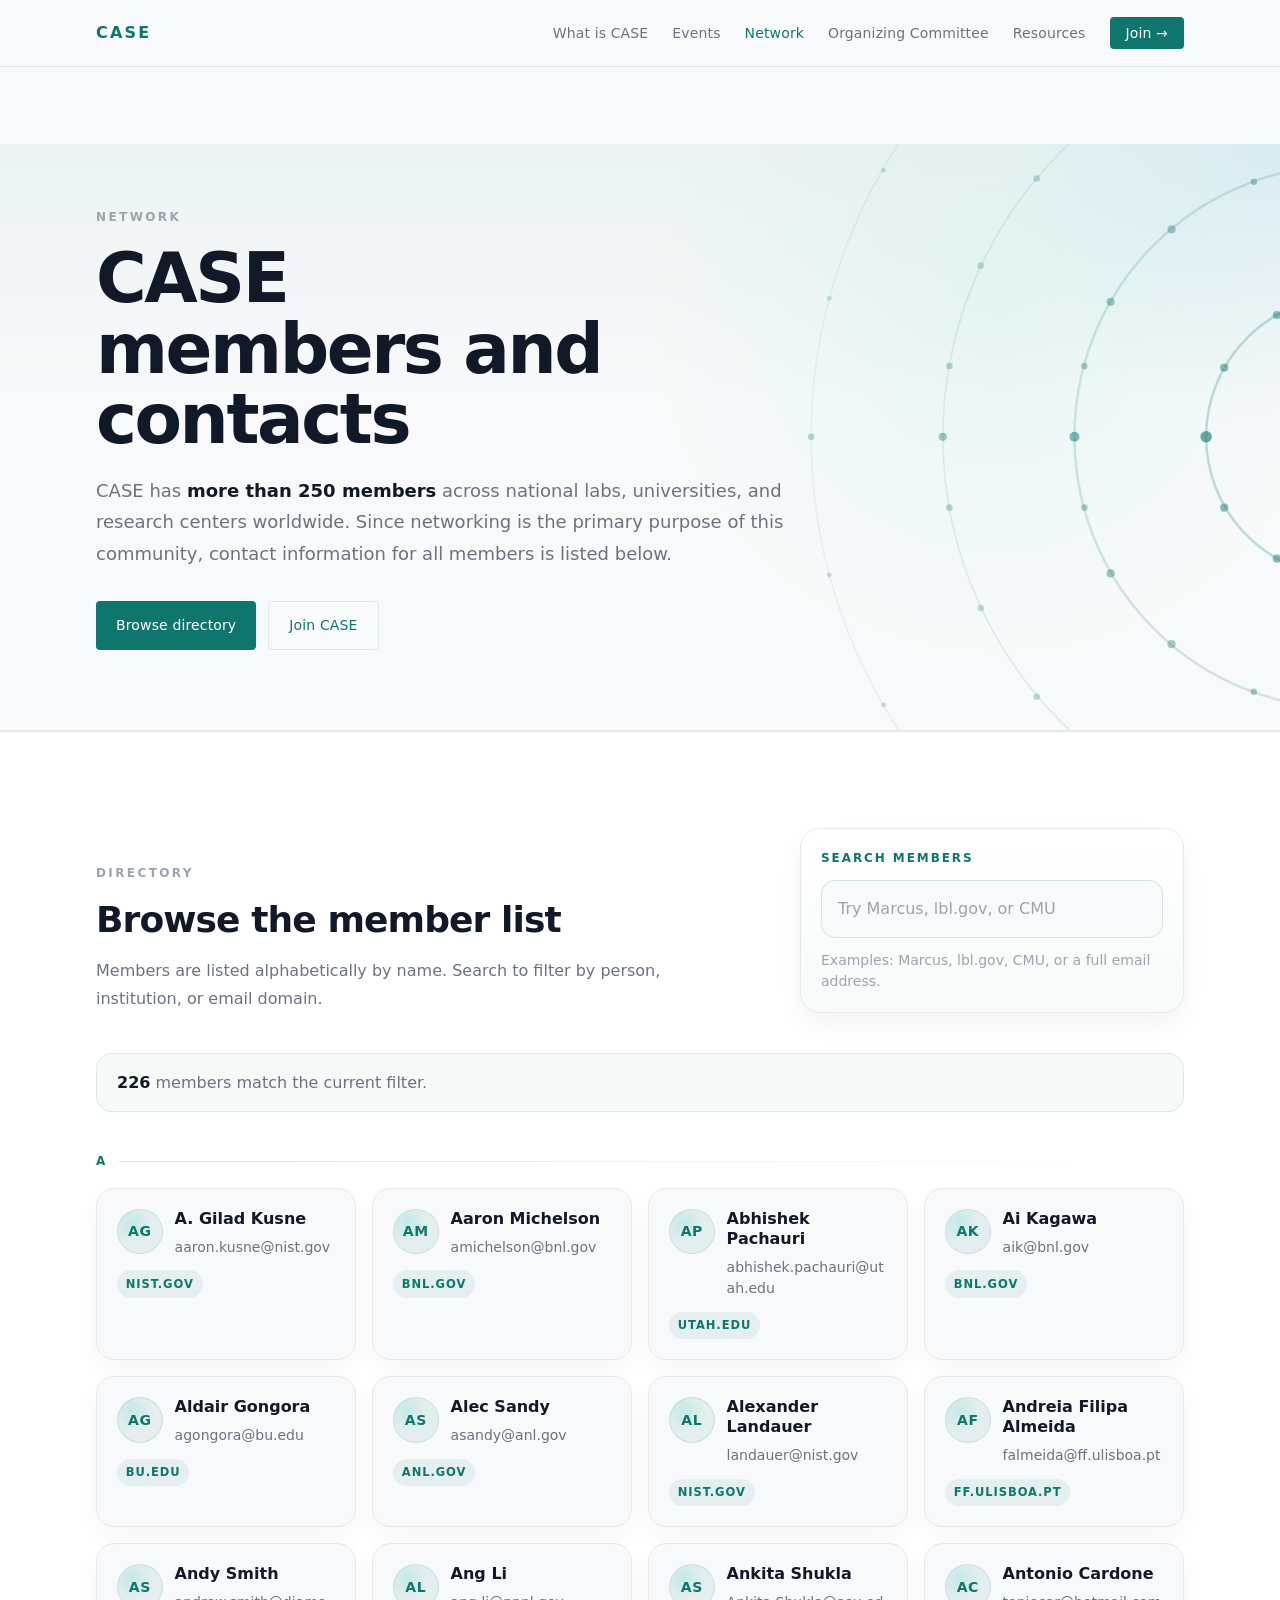
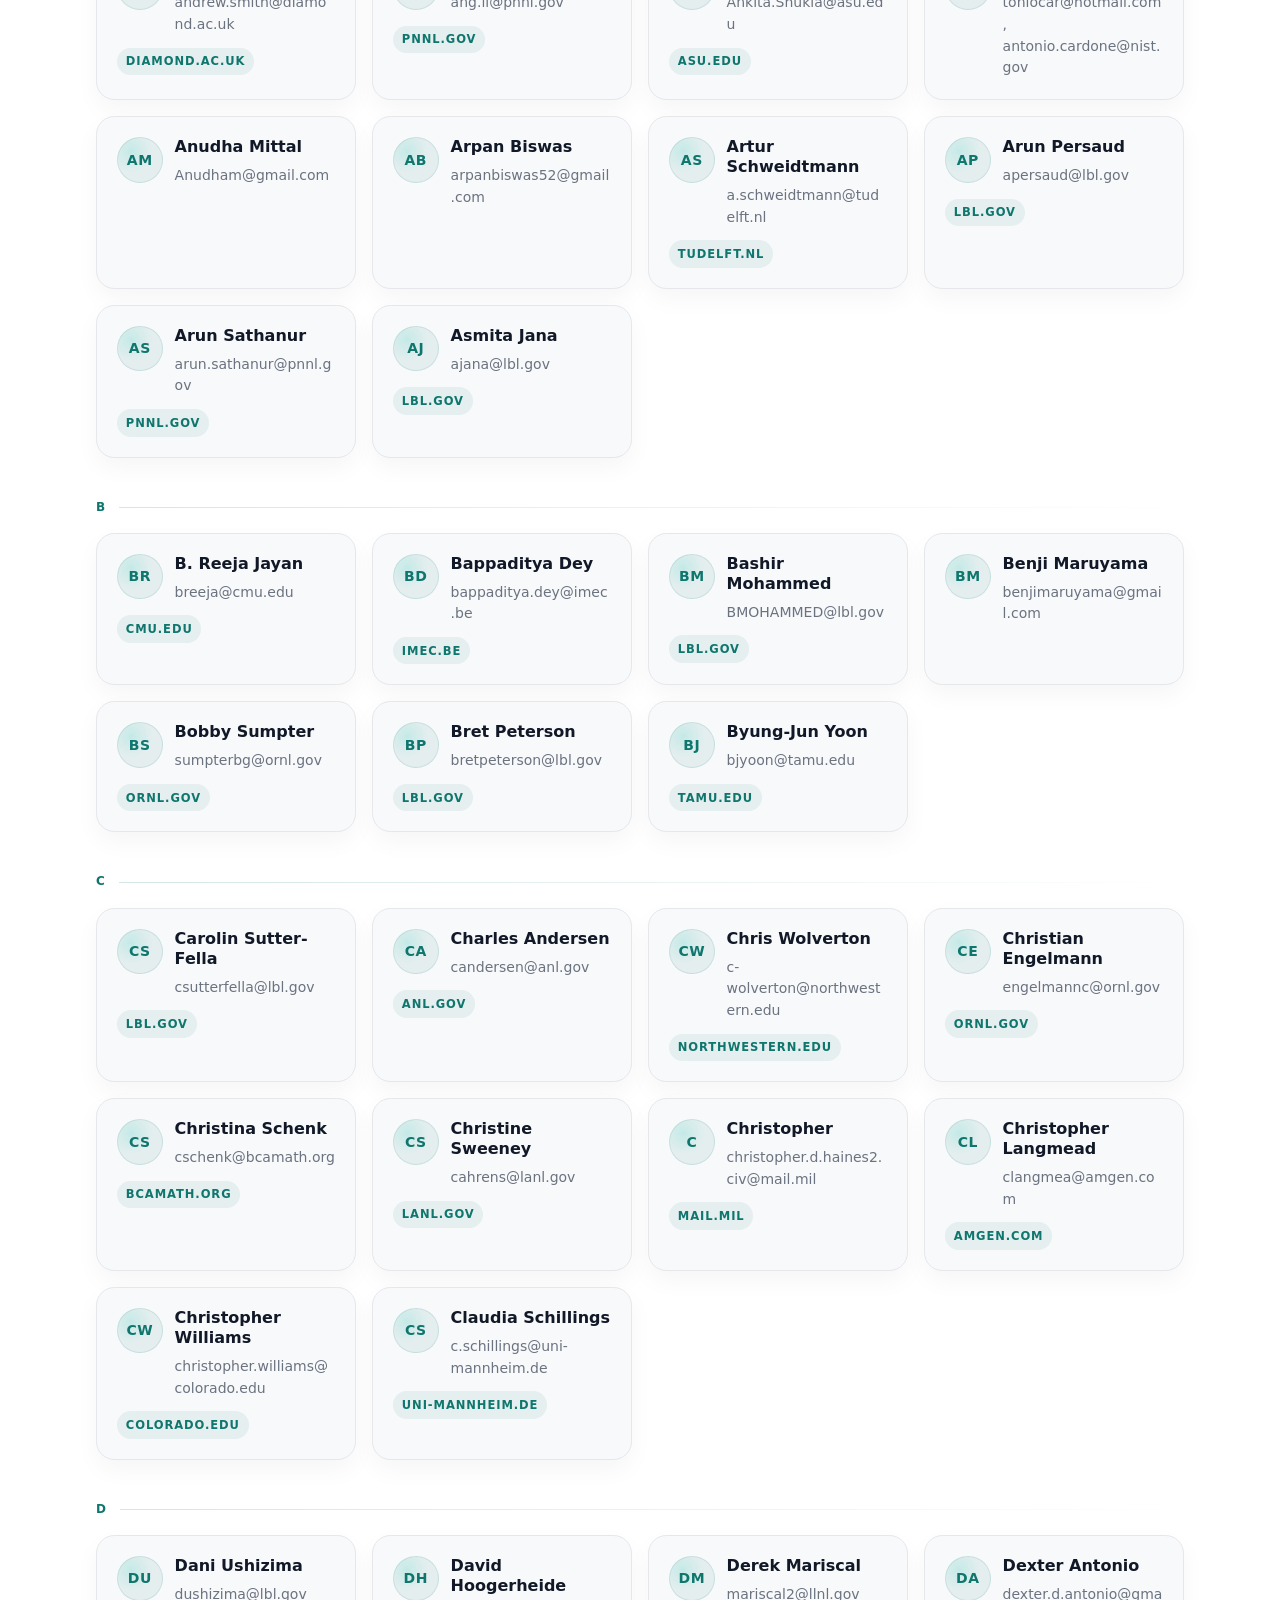
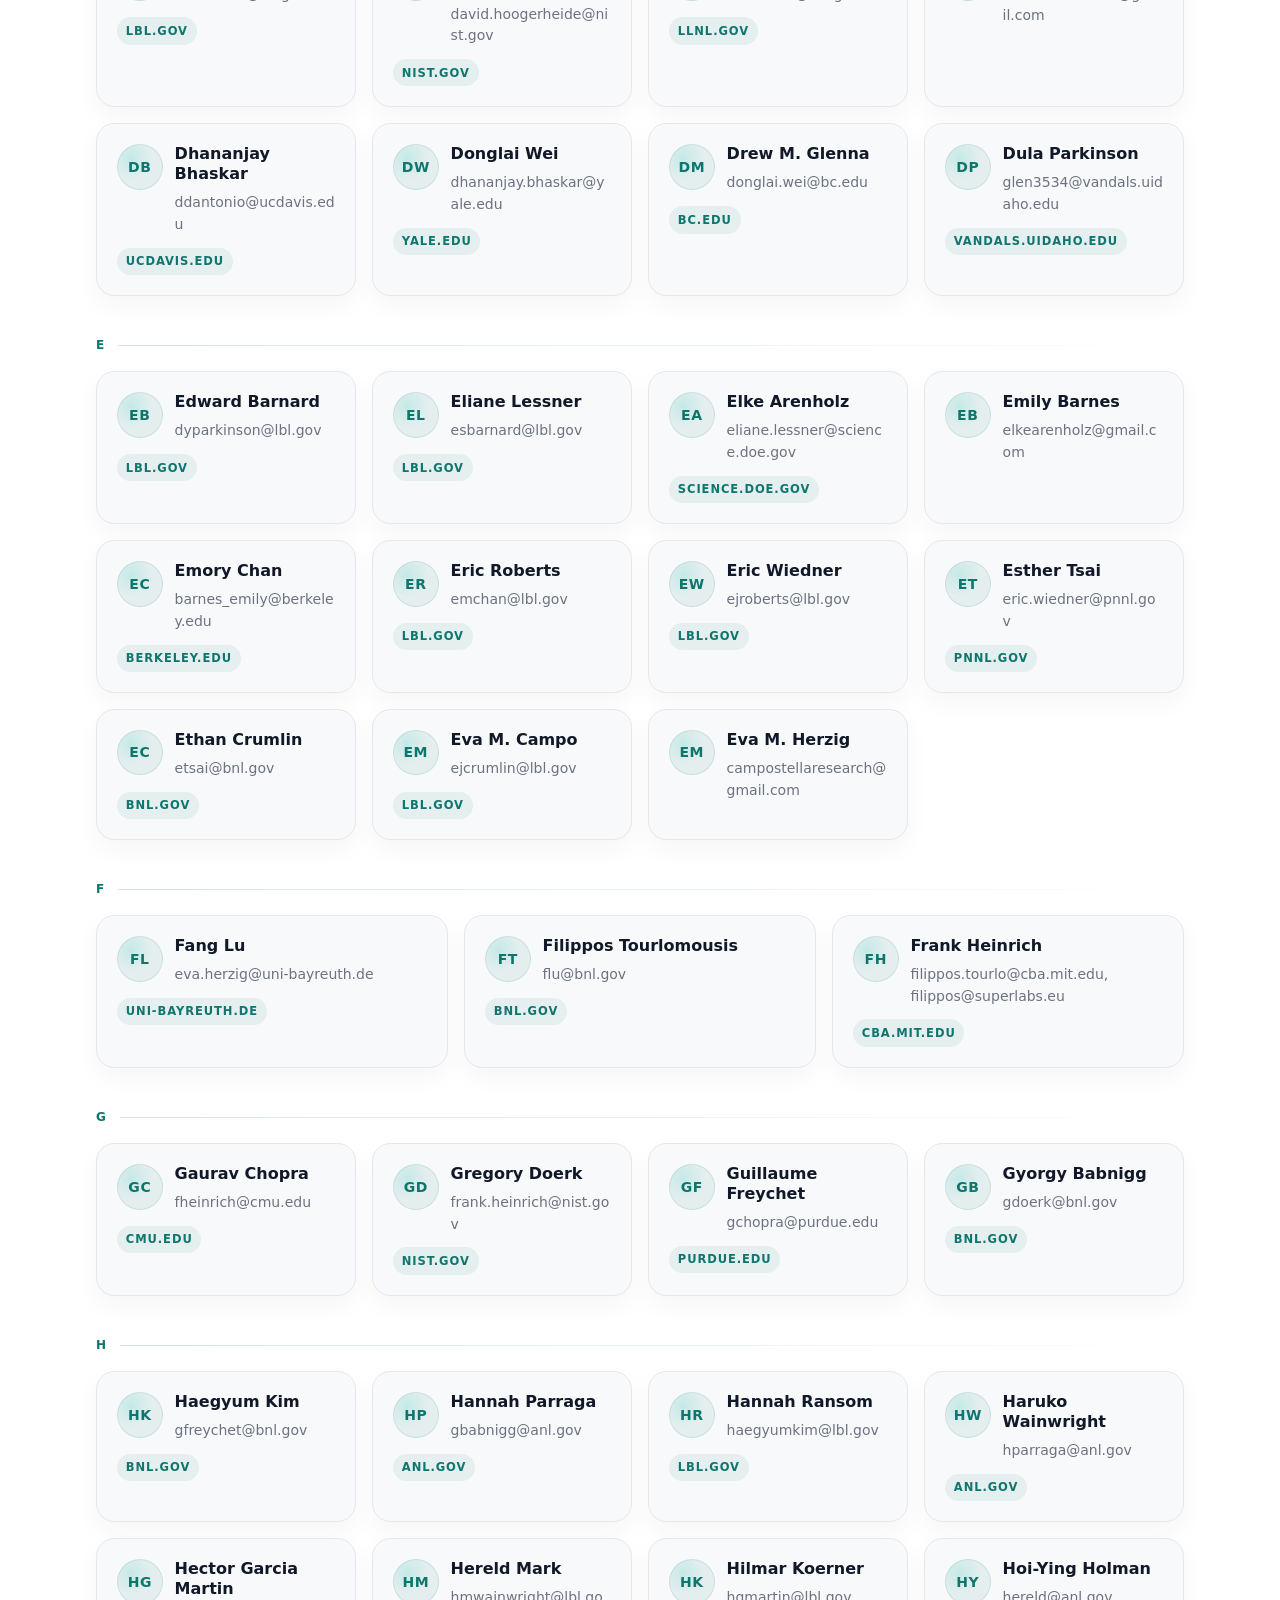
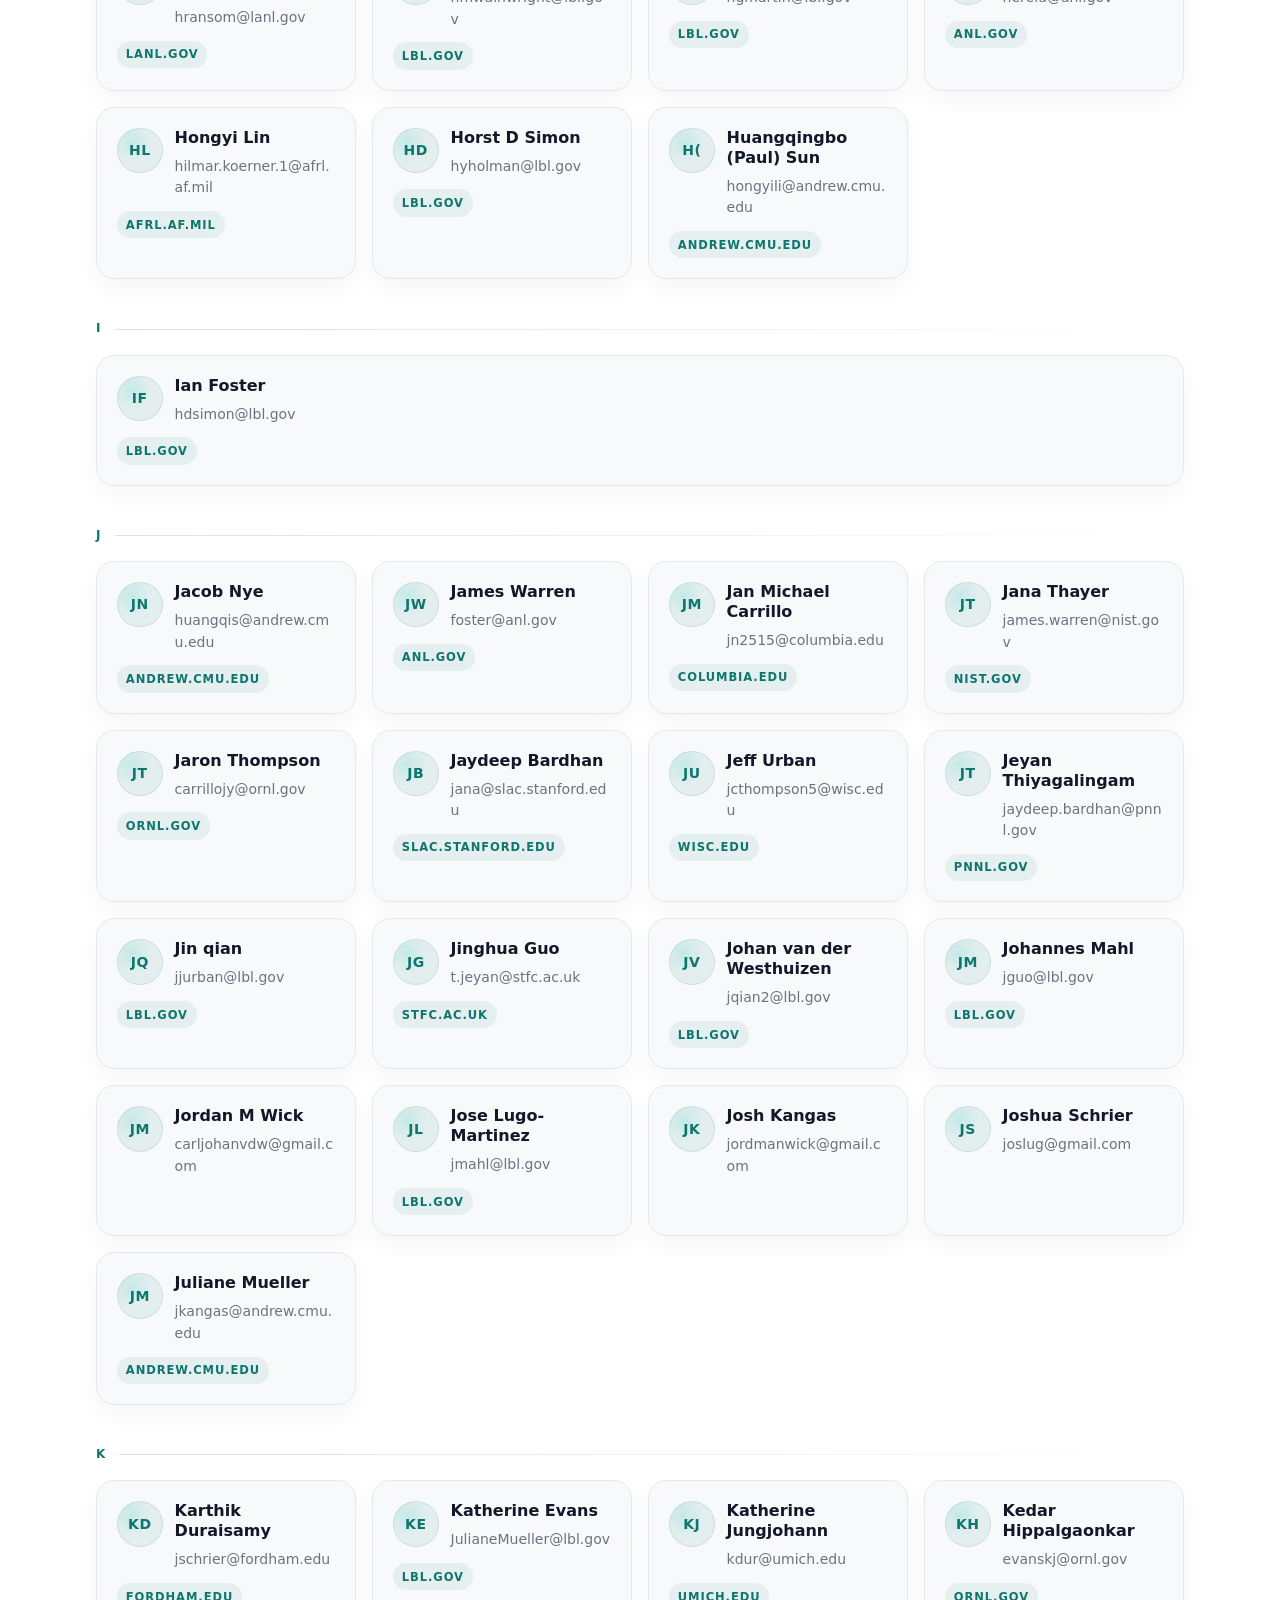
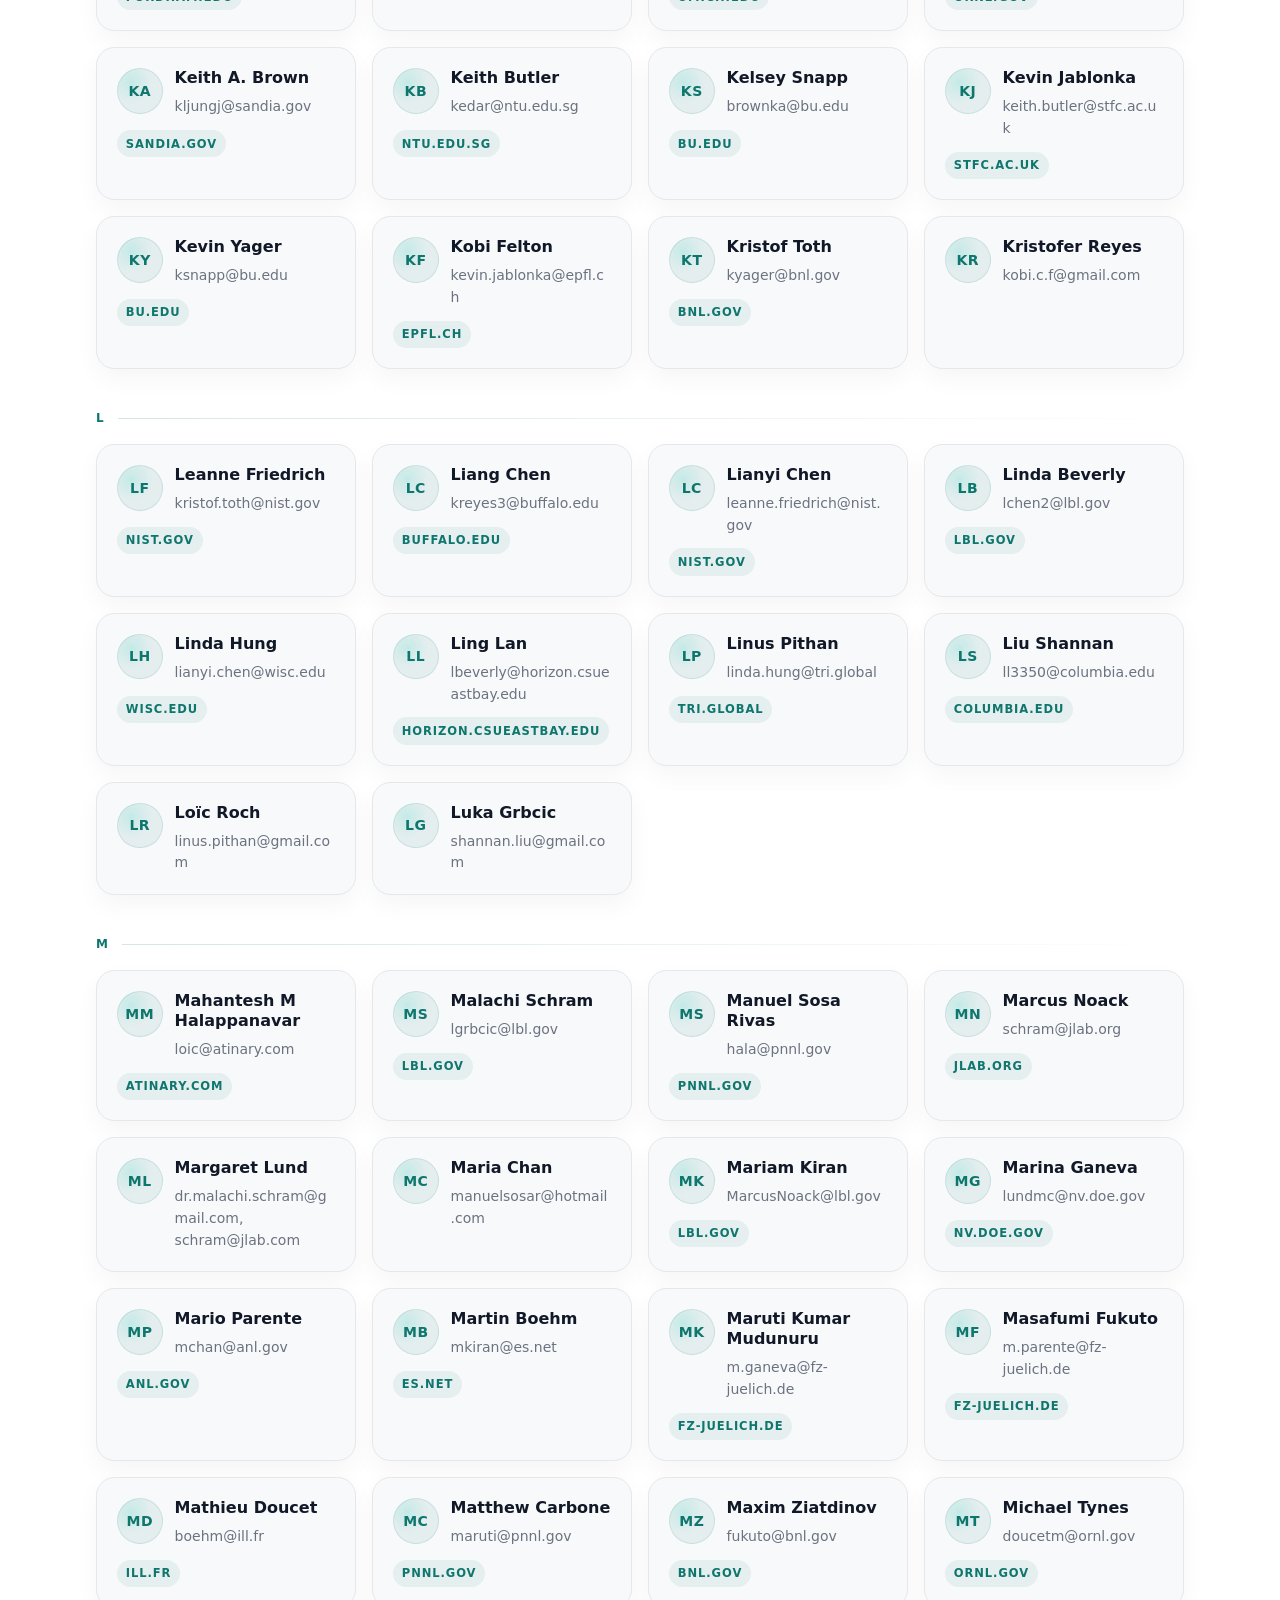
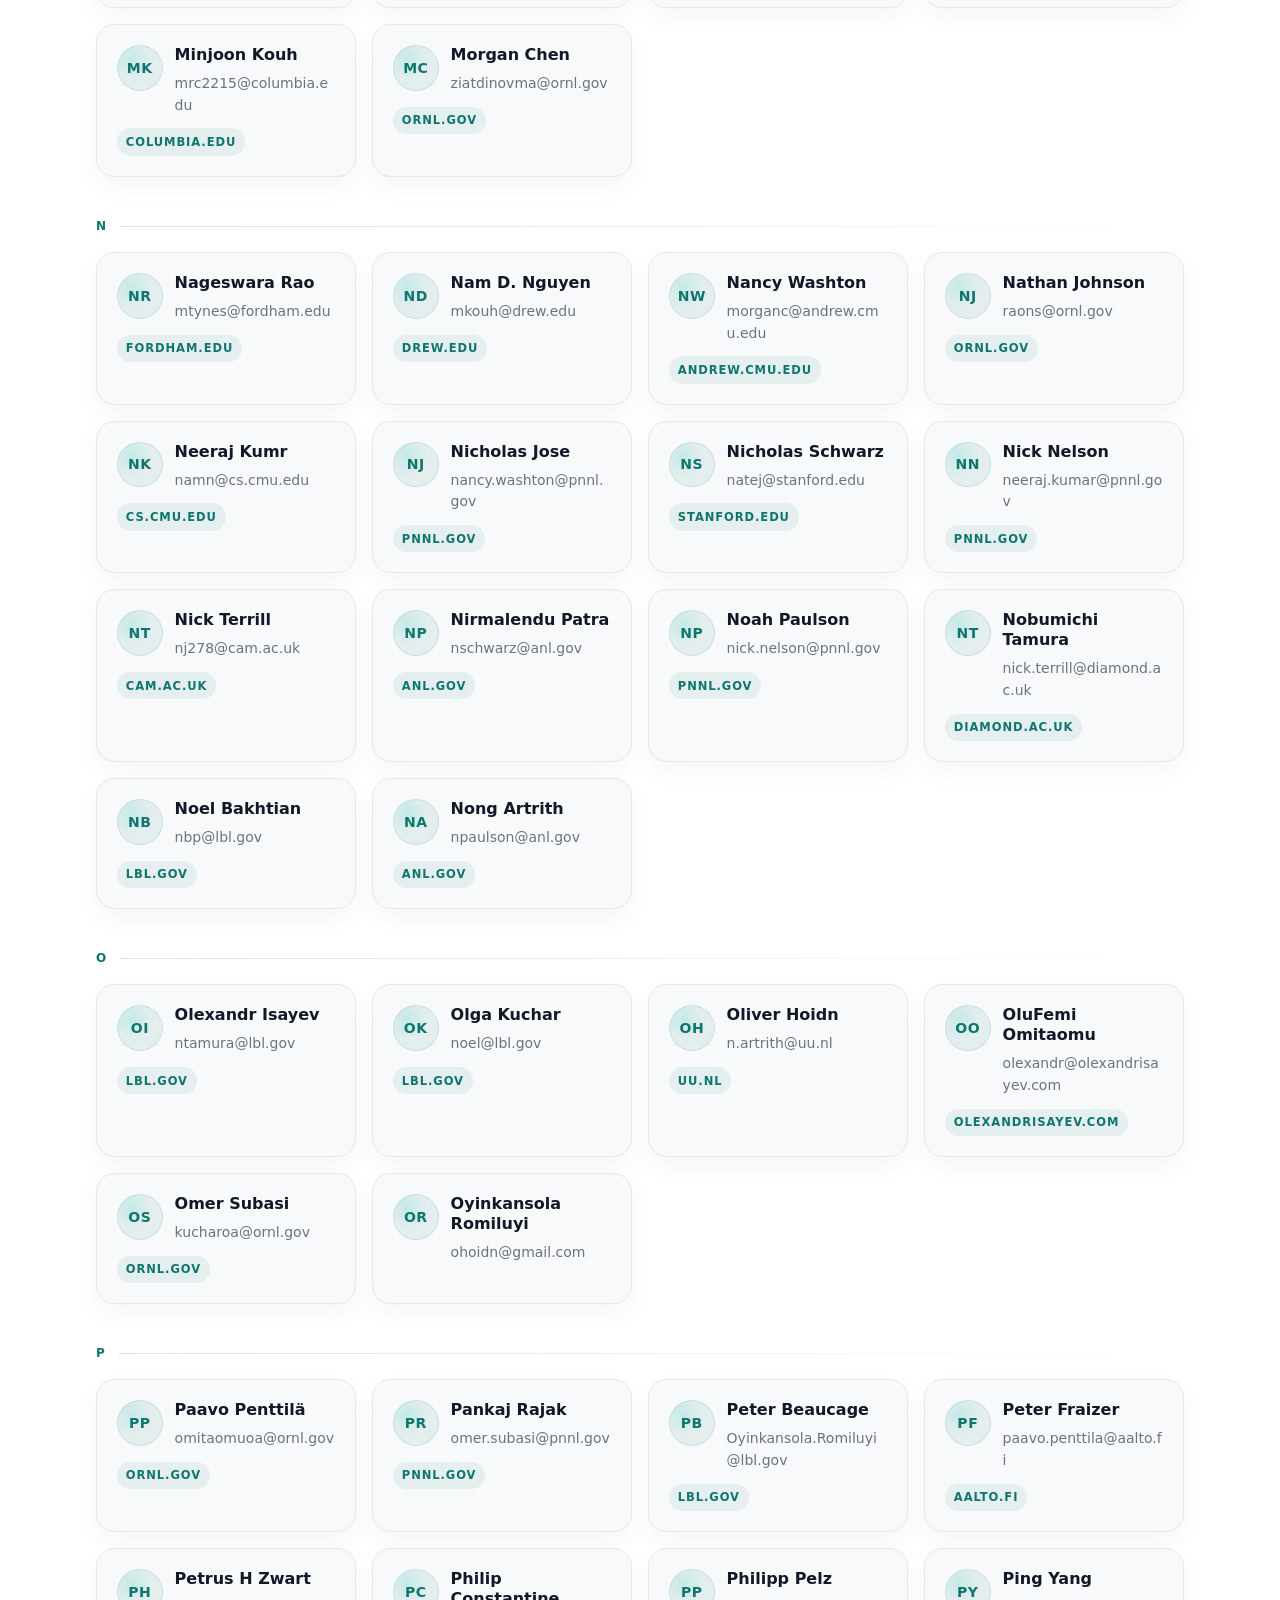
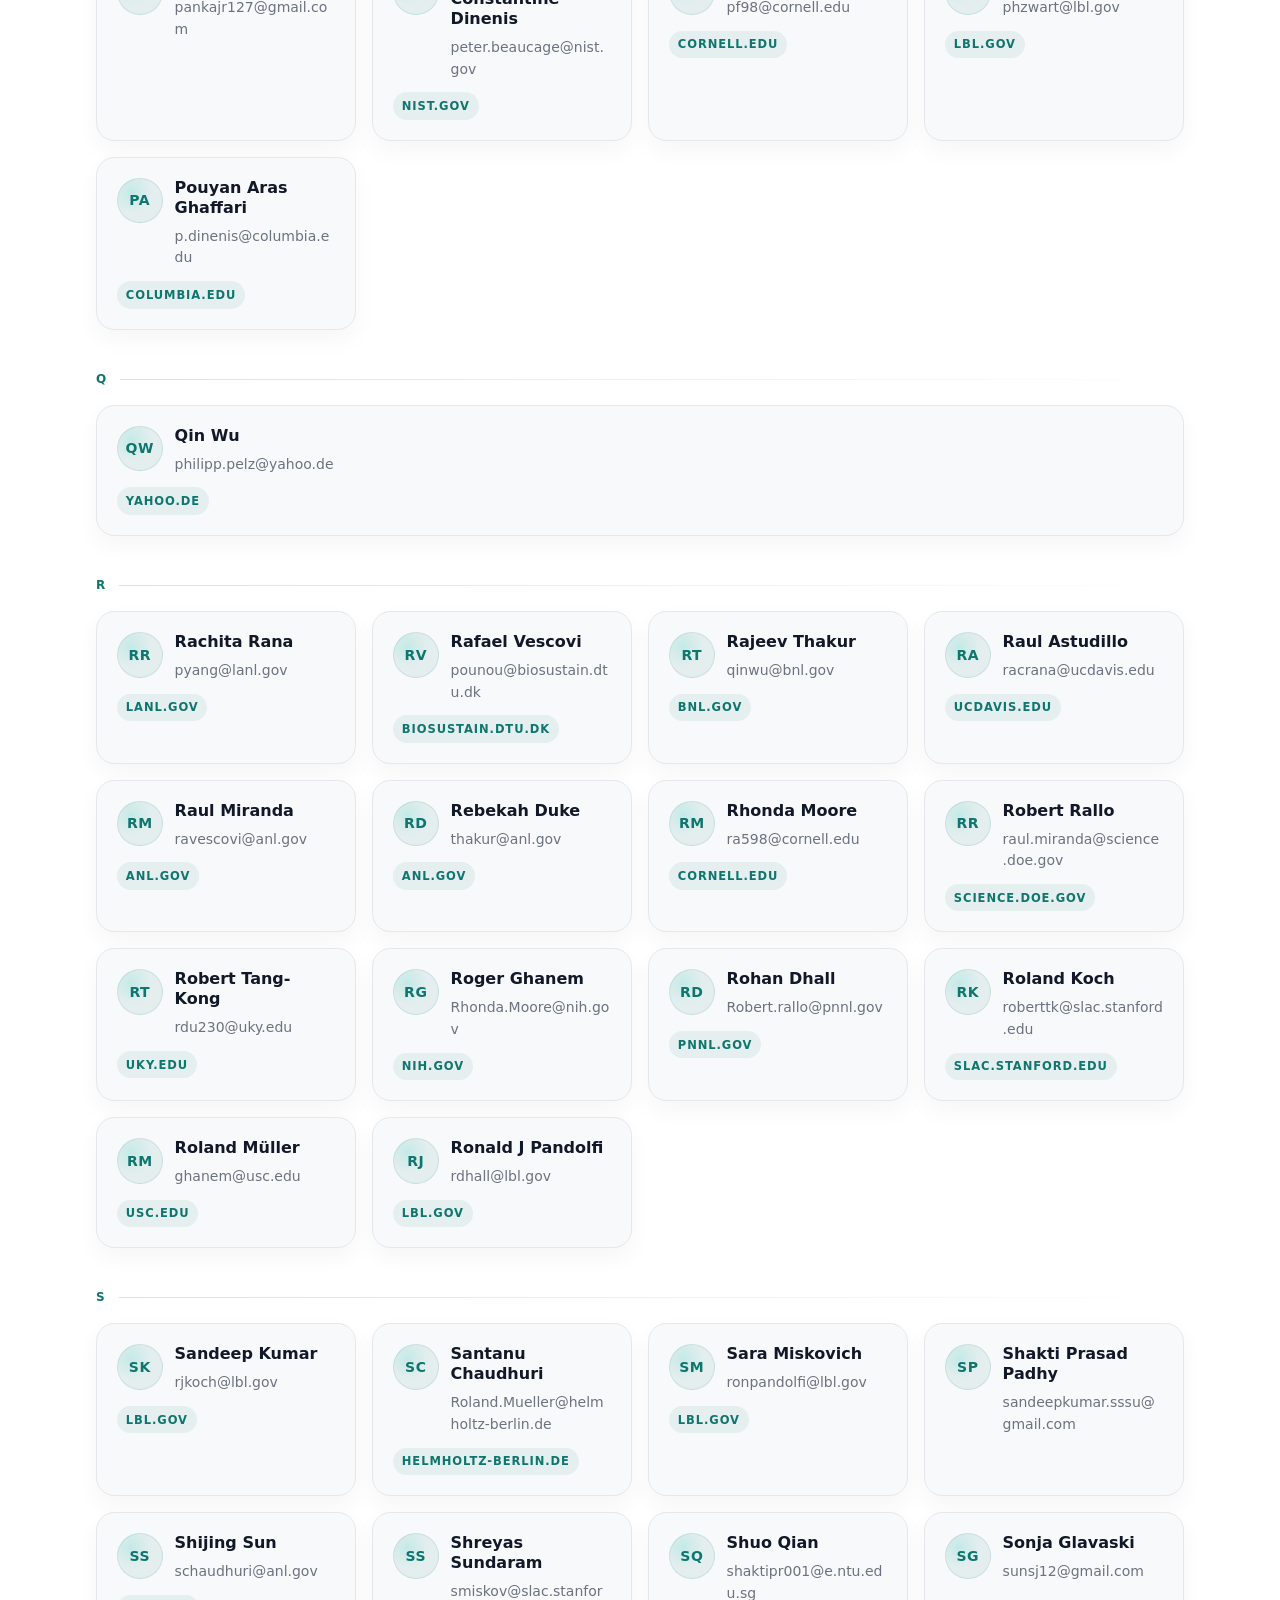
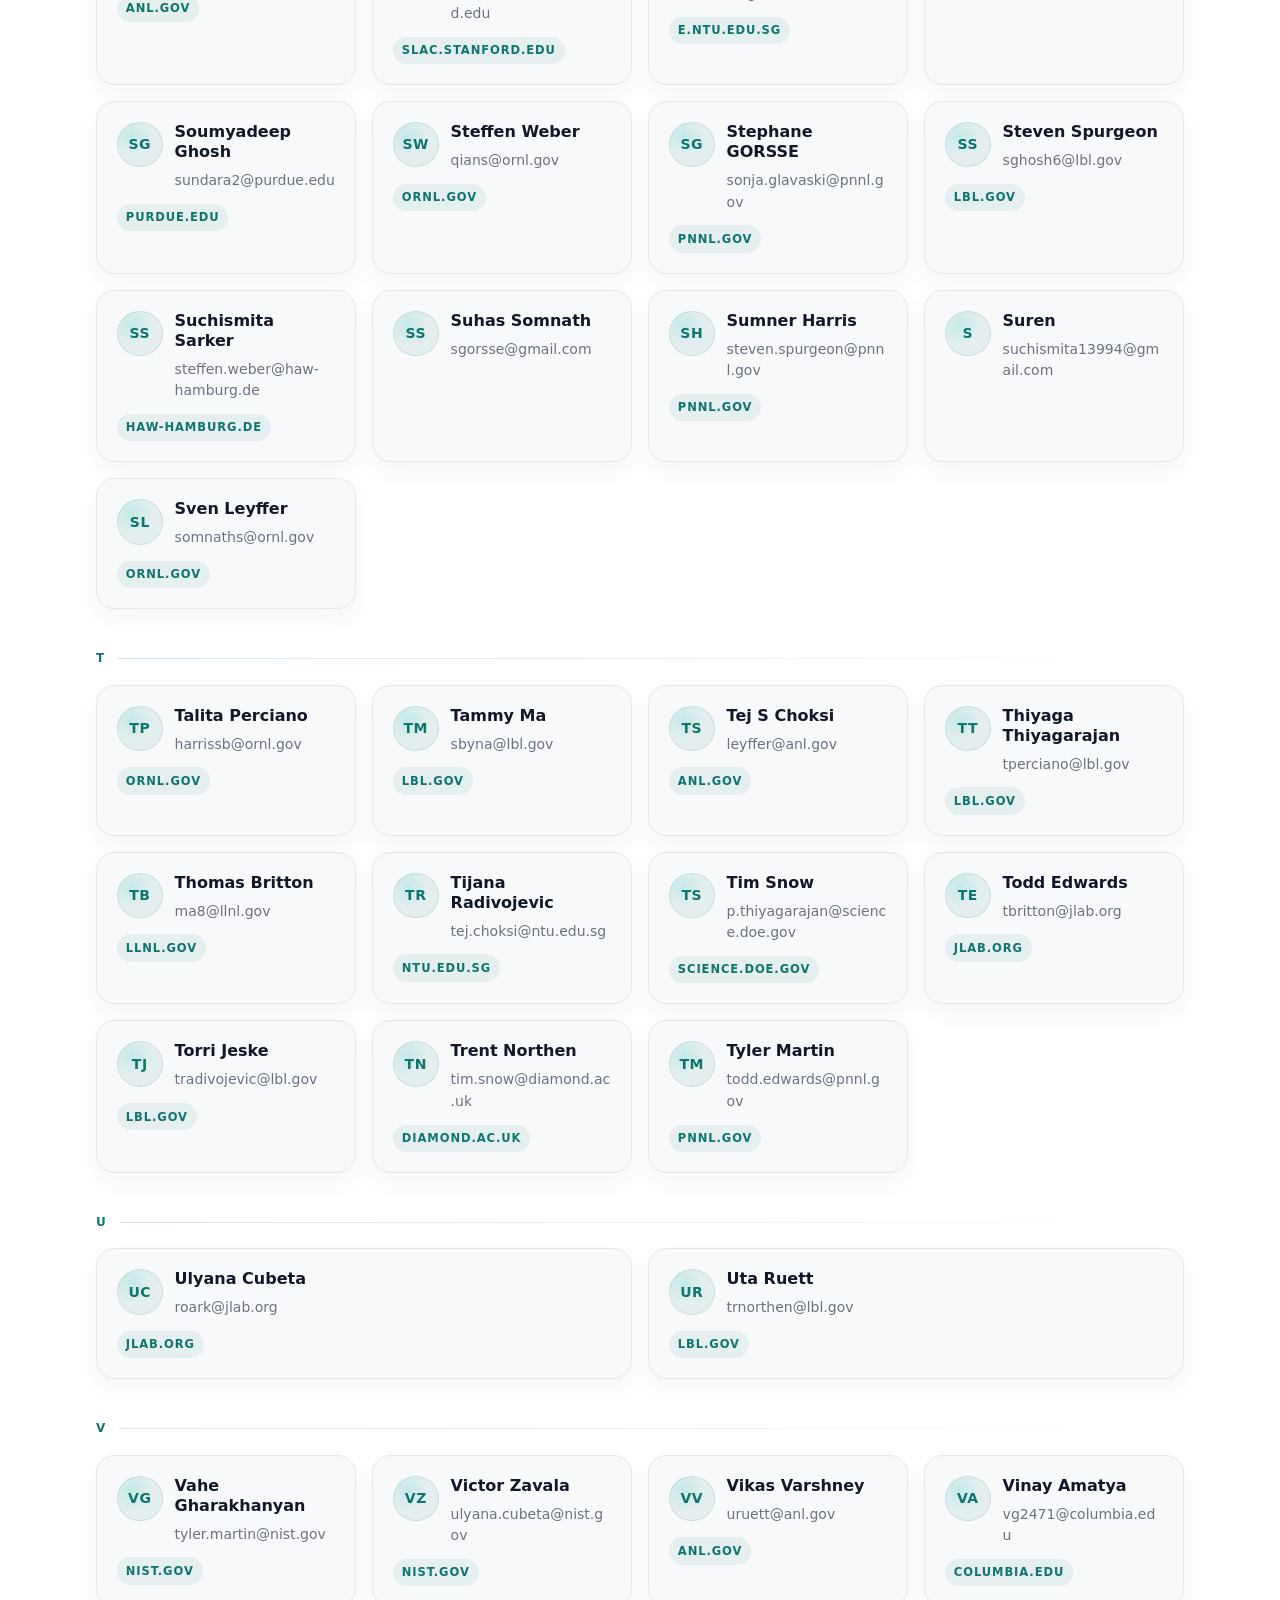
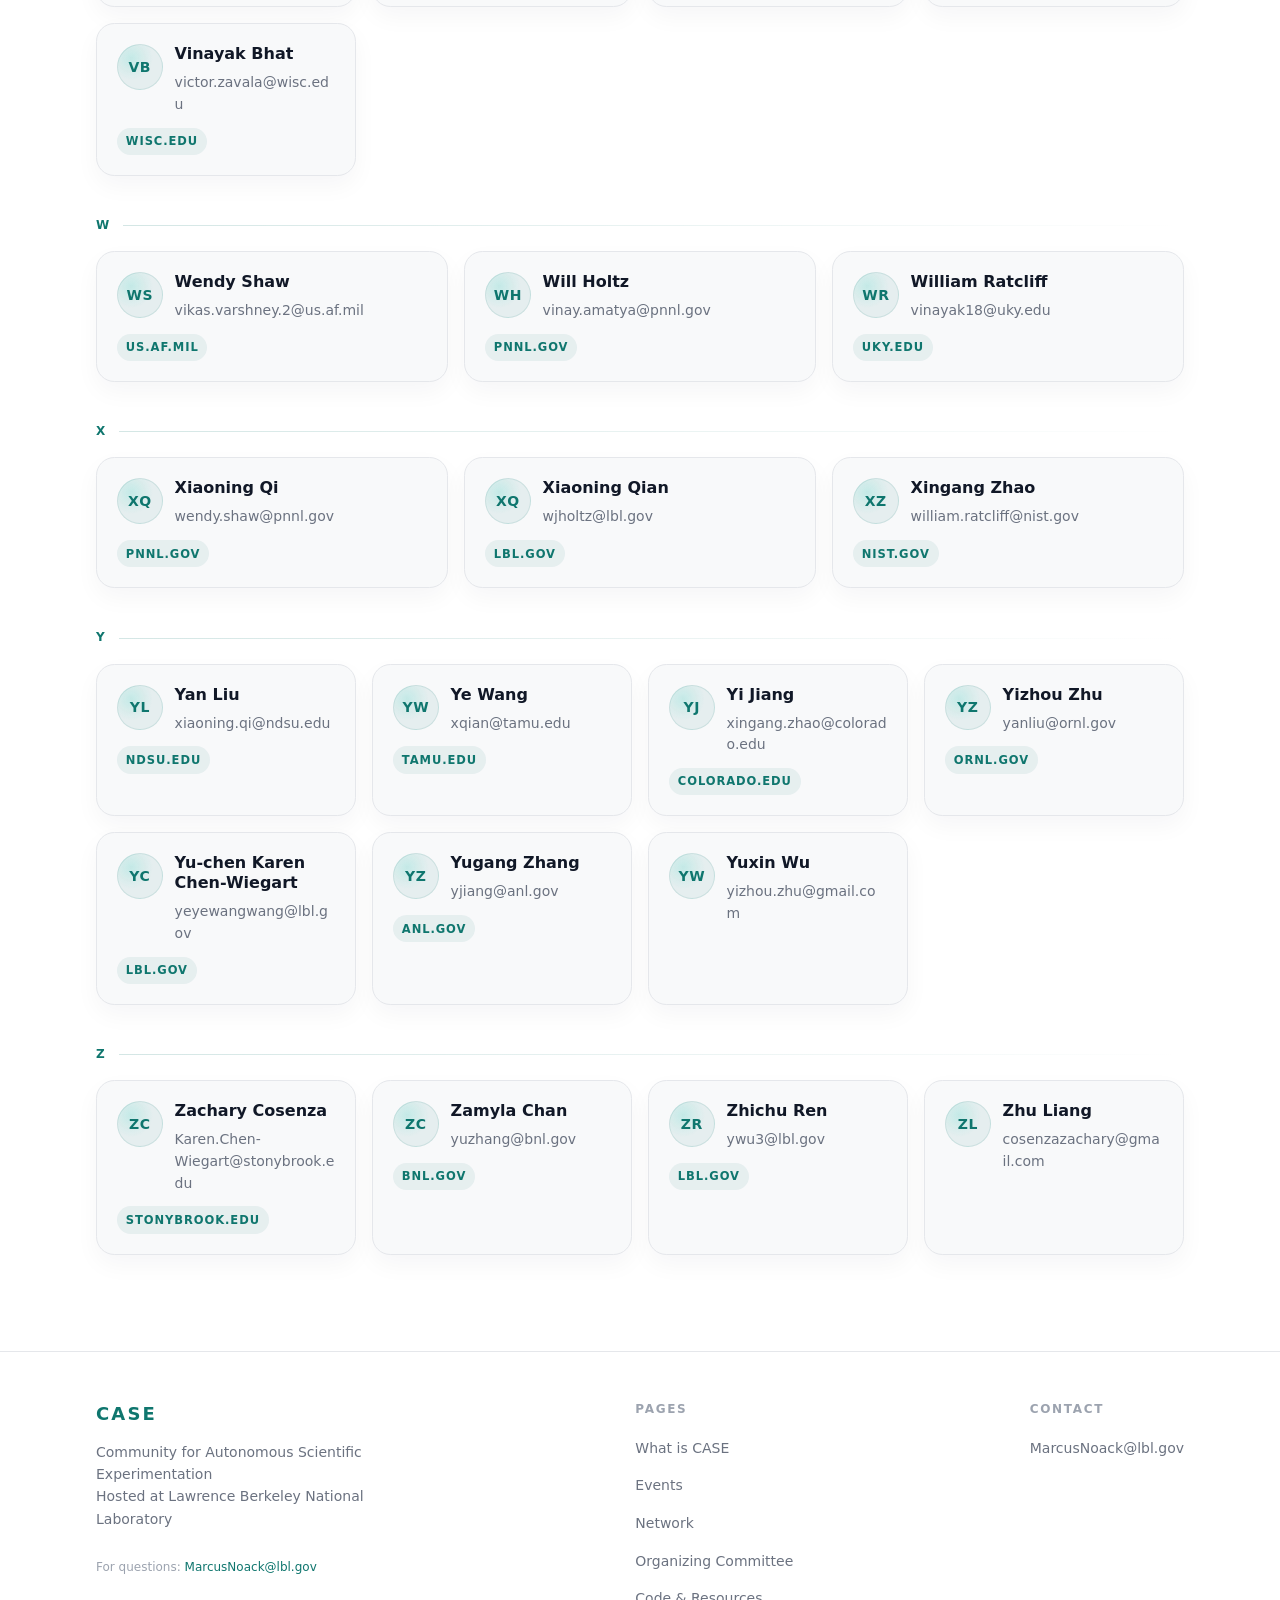
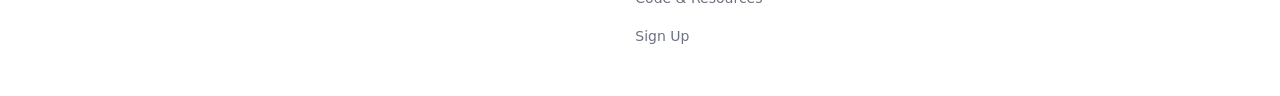
==== commit bcf7e892: "Add files via upload" ====
--- a/network.html
+++ b/network.html
@@ -401,6 +401,37 @@
         flex-direction: column;
       }
     }
+
+    /* ── Hero orbital viz ── */
+    .hero-viz {
+      position: absolute;
+      right: 0;
+      top: 0;
+      bottom: 0;
+      width: 54%;
+      pointer-events: none;
+      display: flex;
+      align-items: center;
+      -webkit-mask-image: linear-gradient(to right, transparent 0%, black 24%);
+      mask-image: linear-gradient(to right, transparent 0%, black 24%);
+      opacity: 0;
+      animation: hero-viz-in 1.1s 0.2s ease forwards;
+    }
+
+    .hero-viz svg {
+      width: 100%;
+      height: 100%;
+    }
+
+    @keyframes hero-viz-in { to { opacity: 1; } }
+
+    @media (prefers-reduced-motion: reduce) {
+      .hero-viz { opacity: 1; animation: none; }
+    }
+
+    @media (max-width: 768px) {
+      .hero-viz { width: 100%; opacity: 0.25; animation: none; }
+    }
   </style>
 </head>
 <body>
@@ -419,6 +450,62 @@
 
   <main class="page-shell">
     <section class="page-hero">
+      <!-- Orbital arcs: concentric semicircles emanating from off-canvas right,
+           dots placed along each arc evoke the 250+ member institutions -->
+      <div class="hero-viz" aria-hidden="true">
+        <svg viewBox="0 0 420 340" fill="none" xmlns="http://www.w3.org/2000/svg" preserveAspectRatio="xMaxYMid meet">
+          <!-- True circular arcs (SVG A command), all centered at (460,170).
+               Each is a left-opening semicircle; SVG clips at viewBox edge.
+               Dots were calculated for the same center so they sit exactly on the arcs. -->
+
+          <!-- r=325 (outermost, faintest) -->
+          <path d="M 460 -155 A 325 325 0 0 0 460 495"
+                stroke="rgba(15,118,110,0.07)" stroke-width="1" fill="none"/>
+          <!-- r=245 -->
+          <path d="M 460 -75 A 245 245 0 0 0 460 415"
+                stroke="rgba(15,118,110,0.11)" stroke-width="1" fill="none"/>
+          <!-- r=165 -->
+          <path d="M 460 5 A 165 165 0 0 0 460 335"
+                stroke="rgba(15,118,110,0.17)" stroke-width="1.5" fill="none"/>
+          <!-- r=85 (innermost, sharpest) -->
+          <path d="M 460 85 A 85 85 0 0 0 460 255"
+                stroke="rgba(15,118,110,0.24)" stroke-width="1.5" fill="none"/>
+
+          <!-- Dots on arc r=85 -->
+          <circle cx="418" cy="244" r="2.5" fill="rgba(15,118,110,0.48)"/>
+          <circle cx="386" cy="213" r="2.5" fill="rgba(15,118,110,0.48)"/>
+          <circle cx="375" cy="170" r="3.5" fill="rgba(15,118,110,0.62)"/>
+          <circle cx="386" cy="128" r="2.5" fill="rgba(15,118,110,0.48)"/>
+          <circle cx="418" cy="96"  r="2.5" fill="rgba(15,118,110,0.48)"/>
+
+          <!-- Dots on arc r=165 -->
+          <circle cx="404" cy="325" r="2"   fill="rgba(15,118,110,0.36)"/>
+          <circle cx="354" cy="296" r="2.5" fill="rgba(15,118,110,0.36)"/>
+          <circle cx="317" cy="253" r="2.5" fill="rgba(15,118,110,0.40)"/>
+          <circle cx="301" cy="213" r="2"   fill="rgba(15,118,110,0.36)"/>
+          <circle cx="295" cy="170" r="3"   fill="rgba(15,118,110,0.52)"/>
+          <circle cx="301" cy="127" r="2"   fill="rgba(15,118,110,0.36)"/>
+          <circle cx="317" cy="88"  r="2.5" fill="rgba(15,118,110,0.40)"/>
+          <circle cx="354" cy="44"  r="2.5" fill="rgba(15,118,110,0.36)"/>
+          <circle cx="404" cy="15"  r="2"   fill="rgba(15,118,110,0.36)"/>
+
+          <!-- Dots on arc r=245 -->
+          <circle cx="272" cy="328" r="2"   fill="rgba(15,118,110,0.26)"/>
+          <circle cx="238" cy="274" r="2"   fill="rgba(15,118,110,0.26)"/>
+          <circle cx="219" cy="213" r="2"   fill="rgba(15,118,110,0.30)"/>
+          <circle cx="215" cy="170" r="2.5" fill="rgba(15,118,110,0.40)"/>
+          <circle cx="219" cy="127" r="2"   fill="rgba(15,118,110,0.30)"/>
+          <circle cx="238" cy="66"  r="2"   fill="rgba(15,118,110,0.26)"/>
+          <circle cx="272" cy="13"  r="2"   fill="rgba(15,118,110,0.26)"/>
+
+          <!-- Dots on arc r=325 -->
+          <circle cx="179" cy="333" r="1.5" fill="rgba(15,118,110,0.20)"/>
+          <circle cx="146" cy="254" r="1.5" fill="rgba(15,118,110,0.20)"/>
+          <circle cx="135" cy="170" r="2"   fill="rgba(15,118,110,0.28)"/>
+          <circle cx="146" cy="86"  r="1.5" fill="rgba(15,118,110,0.20)"/>
+          <circle cx="179" cy="8"   r="1.5" fill="rgba(15,118,110,0.20)"/>
+        </svg>
+      </div>
       <div class="container">
         <div class="hero-grid">
           <p class="section-label">Network</p>
--- a/css/tokens.css
+++ b/css/tokens.css
@@ -0,0 +1,74 @@
+/* ═══════════════════════════════════════════
+   CASE Design Tokens
+   Source of truth for all visual values.
+   From .impeccable.md
+═══════════════════════════════════════════ */
+
+:root {
+  /* Color */
+  --color-bg:           #f8f9fa;
+  --color-surface:      #ffffff;
+  --color-text:         #111827;
+  --color-text-muted:   #6b7280;
+  --color-text-subtle:  #9ca3af;
+  --color-accent:       #0f766e;
+  --color-accent-dark:  #0d6158;
+  --color-accent-light: #ccfbf1;
+  --color-border:       #e5e7eb;
+  --color-border-light: #f3f4f6;
+
+  /* Typography */
+  --font-heading: 'Plus Jakarta Sans', system-ui, -apple-system, sans-serif;
+  --font-body:    'Inter', system-ui, -apple-system, sans-serif;
+
+  /* Type scale (major third, 1.250) */
+  --text-xs:   0.75rem;    /* 12px */
+  --text-sm:   0.875rem;   /* 14px */
+  --text-base: 1rem;       /* 16px */
+  --text-lg:   1.125rem;   /* 18px */
+  --text-xl:   1.25rem;    /* 20px */
+  --text-2xl:  1.5rem;     /* 24px */
+  --text-3xl:  1.875rem;   /* 30px */
+  --text-4xl:  2.25rem;    /* 36px */
+  --text-5xl:  3rem;       /* 48px */
+
+  /* Spacing (8px base) */
+  --sp-1:  0.25rem;   /* 4px  */
+  --sp-2:  0.5rem;    /* 8px  */
+  --sp-3:  0.75rem;   /* 12px */
+  --sp-4:  1rem;      /* 16px */
+  --sp-5:  1.25rem;   /* 20px */
+  --sp-6:  1.5rem;    /* 24px */
+  --sp-7:  1.75rem;   /* 28px */
+  --sp-8:  2rem;      /* 32px */
+  --sp-10: 2.5rem;    /* 40px */
+  --sp-12: 3rem;      /* 48px */
+  --sp-14: 3.5rem;    /* 56px */
+  --sp-16: 4rem;      /* 64px */
+  --sp-18: 4.5rem;    /* 72px */
+  --sp-20: 5rem;      /* 80px */
+  --sp-22: 5.5rem;    /* 88px */
+  --sp-24: 6rem;      /* 96px */
+  --sp-32: 8rem;      /* 128px */
+
+  /* Layout */
+  --max-w-content: 90rem;      /* 1440px - max content width */
+  --max-w-prose:   65ch;
+  --page-pad:      clamp(1.5rem, 8vw, 6rem);
+
+  /* Borders */
+  --radius-sm: 2px;
+  --radius:    4px;
+  --radius-md: 8px;
+
+  /* Shadows */
+  --shadow-sm: 0 1px 2px rgba(0,0,0,.06), 0 1px 3px rgba(0,0,0,.04);
+  --shadow:    0 2px 8px rgba(0,0,0,.08), 0 1px 3px rgba(0,0,0,.04);
+
+  /* Transitions */
+  --ease:    cubic-bezier(0.4, 0, 0.2, 1);
+  --ease-out: cubic-bezier(0, 0, 0.2, 1);
+  --dur-fast: 150ms;
+  --dur:      250ms;
+  --dur-slow: 400ms;
+}
--- a/css/main.css
+++ b/css/main.css
@@ -0,0 +1,315 @@
+/* ═══════════════════════════════════════════
+   CASE Global Styles
+   Shared layout, navigation, footer, and
+   typographic components used on all pages.
+═══════════════════════════════════════════ */
+
+@import url('tokens.css');
+
+/* ── Reset ────────────────────────────────── */
+*, *::before, *::after { box-sizing: border-box; margin: 0; padding: 0; }
+
+html { scroll-behavior: smooth; -webkit-font-smoothing: antialiased; }
+
+body {
+  background: var(--color-bg);
+  color: var(--color-text);
+  font-family: var(--font-body);
+  font-size: var(--text-base);
+  line-height: 1.6;
+}
+
+img { display: block; max-width: 100%; }
+a   { color: var(--color-accent); text-decoration: none; }
+a:hover { text-decoration: underline; }
+
+/* ── Layout helpers ───────────────────────── */
+.container {
+  width: 100%;
+  max-width: var(--max-w-content);
+  margin-inline: auto;
+  padding-inline: var(--page-pad);
+}
+
+/* ── Site navigation ──────────────────────── */
+/*
+  Two modes:
+    .site-nav                → normal pages: always visible
+    .site-nav.is-hero        → home page: hidden until scrolled, driven by JS
+*/
+.site-nav {
+  position: fixed;
+  top: 0;
+  left: 0;
+  right: 0;
+  z-index: 100;
+  display: flex;
+  align-items: center;
+  gap: var(--sp-8);
+  padding: var(--sp-5) var(--page-pad);
+  background: rgba(248, 249, 250, 0.92);
+  backdrop-filter: blur(10px);
+  -webkit-backdrop-filter: blur(10px);
+  border-bottom: 1px solid transparent;
+  transition: border-color var(--dur) var(--ease),
+              background  var(--dur) var(--ease);
+}
+
+.site-nav.is-scrolled {
+  border-bottom-color: var(--color-border);
+}
+
+/* Hero mode: nav starts invisible, JS fades it in */
+.site-nav.is-hero {
+  opacity: 0;
+  transform: translateY(-8px);
+  pointer-events: none;
+  transition: opacity var(--dur) var(--ease),
+              transform var(--dur) var(--ease),
+              border-color var(--dur) var(--ease);
+}
+
+.site-nav.is-hero.is-visible {
+  opacity: 1;
+  transform: translateY(0);
+  pointer-events: auto;
+}
+
+.nav-logo {
+  font-family: var(--font-heading);
+  font-size: var(--text-base);
+  font-weight: 700;
+  letter-spacing: 0.14em;
+  color: var(--color-accent);
+  text-decoration: none;
+  flex-shrink: 0;
+}
+
+.nav-links {
+  display: flex;
+  align-items: center;
+  gap: var(--sp-6);
+  list-style: none;
+  margin-left: auto;
+}
+
+.nav-links a {
+  font-size: var(--text-sm);
+  font-weight: 500;
+  color: var(--color-text-muted);
+  text-decoration: none;
+  letter-spacing: 0.01em;
+  transition: color var(--dur-fast) var(--ease);
+}
+
+.nav-links a:hover,
+.nav-links a[aria-current="page"] {
+  color: var(--color-accent);
+}
+
+.nav-cta {
+  background: var(--color-accent);
+  color: #fff !important;
+  padding: var(--sp-2) var(--sp-4);
+  border-radius: var(--radius);
+  transition: background var(--dur-fast) var(--ease) !important;
+}
+
+.nav-cta:hover {
+  background: var(--color-accent-dark);
+  text-decoration: none !important;
+}
+
+/* Mobile nav: keep links accessible without a JS menu */
+@media (max-width: 680px) {
+  .site-nav {
+    flex-wrap: wrap;
+    gap: var(--sp-4);
+    align-items: flex-start;
+  }
+
+  .nav-links {
+    width: 100%;
+    margin-left: 0;
+    flex-wrap: wrap;
+    gap: var(--sp-3) var(--sp-4);
+  }
+}
+
+/* ── Shared section layout ────────────────── */
+.section {
+  padding-block: var(--sp-24);
+}
+
+.section--surface {
+  background: var(--color-surface);
+  border-top: 1px solid var(--color-border);
+}
+
+.section--flush-top { padding-top: 0; }
+
+.section-label {
+  font-size: var(--text-xs);
+  font-weight: 600;
+  letter-spacing: 0.2em;
+  text-transform: uppercase;
+  color: var(--color-text-subtle);
+  margin-bottom: var(--sp-4);
+}
+
+.section-heading {
+  font-family: var(--font-heading);
+  font-size: clamp(var(--text-2xl), 3.5vw, var(--text-4xl));
+  font-weight: 700;
+  color: var(--color-text);
+  letter-spacing: -0.025em;
+  line-height: 1.15;
+  margin-bottom: var(--sp-4);
+}
+
+.section-subheading {
+  font-size: var(--text-lg);
+  color: var(--color-text-muted);
+  max-width: var(--max-w-prose);
+  line-height: 1.7;
+  margin-bottom: var(--sp-12);
+}
+
+/* ── Cards ────────────────────────────────── */
+.card {
+  background: var(--color-surface);
+  border: 1px solid var(--color-border);
+  border-radius: var(--radius-md);
+  padding: var(--sp-6);
+  transition: box-shadow var(--dur) var(--ease),
+              border-color var(--dur) var(--ease),
+              transform var(--dur) var(--ease);
+}
+
+.card:hover {
+  box-shadow: var(--shadow);
+  border-color: transparent;
+  transform: translateY(-2px);
+}
+
+/* ── Buttons ──────────────────────────────── */
+.btn {
+  display: inline-flex;
+  align-items: center;
+  gap: var(--sp-2);
+  font-family: var(--font-body);
+  font-size: var(--text-sm);
+  font-weight: 500;
+  letter-spacing: 0.01em;
+  padding: var(--sp-3) var(--sp-5);
+  border-radius: var(--radius);
+  text-decoration: none;
+  border: none;
+  cursor: pointer;
+  transition: background var(--dur-fast) var(--ease),
+              color var(--dur-fast) var(--ease),
+              box-shadow var(--dur-fast) var(--ease);
+}
+
+.btn--primary,
+.btn-primary,
+.btn--solid {
+  background: var(--color-accent);
+  color: #fff;
+}
+.btn--primary:hover,
+.btn-primary:hover,
+.btn--solid:hover {
+  background: var(--color-accent-dark);
+  text-decoration: none;
+}
+
+.btn--ghost,
+.btn-secondary {
+  background: transparent;
+  color: var(--color-accent);
+  border: 1px solid var(--color-border);
+}
+.btn--ghost:hover,
+.btn-secondary:hover {
+  border-color: var(--color-accent);
+  text-decoration: none;
+}
+
+/* ── Footer ───────────────────────────────── */
+.site-footer {
+  background: var(--color-surface);
+  border-top: 1px solid var(--color-border);
+  padding-block: var(--sp-12);
+}
+
+.site-footer .container {
+  display: flex;
+  align-items: flex-start;
+  justify-content: space-between;
+  gap: var(--sp-8);
+  flex-wrap: wrap;
+}
+
+.footer-brand {
+  display: flex;
+  flex-direction: column;
+  gap: var(--sp-3);
+}
+
+.footer-logo {
+  font-family: var(--font-heading);
+  font-size: var(--text-lg);
+  font-weight: 700;
+  letter-spacing: 0.12em;
+  color: var(--color-accent);
+}
+
+.footer-tagline {
+  font-size: var(--text-sm);
+  color: var(--color-text-muted);
+  max-width: 34ch;
+  line-height: 1.6;
+}
+
+.footer-meta {
+  font-size: var(--text-xs);
+  color: var(--color-text-subtle);
+  margin-top: var(--sp-4);
+}
+
+.footer-col h4 {
+  font-size: var(--text-xs);
+  font-weight: 600;
+  letter-spacing: 0.14em;
+  text-transform: uppercase;
+  color: var(--color-text-subtle);
+  margin-bottom: var(--sp-4);
+}
+
+.footer-col ul {
+  list-style: none;
+  display: flex;
+  flex-direction: column;
+  gap: var(--sp-3);
+}
+
+.footer-col a {
+  font-size: var(--text-sm);
+  color: var(--color-text-muted);
+  text-decoration: none;
+  transition: color var(--dur-fast) var(--ease);
+}
+
+.footer-col a:hover { color: var(--color-accent); }
+
+/* ── Utility ──────────────────────────────── */
+.visually-hidden {
+  position: absolute;
+  width: 1px; height: 1px;
+  padding: 0; margin: -1px;
+  overflow: hidden;
+  clip: rect(0,0,0,0);
+  white-space: nowrap;
+  border-width: 0;
+}
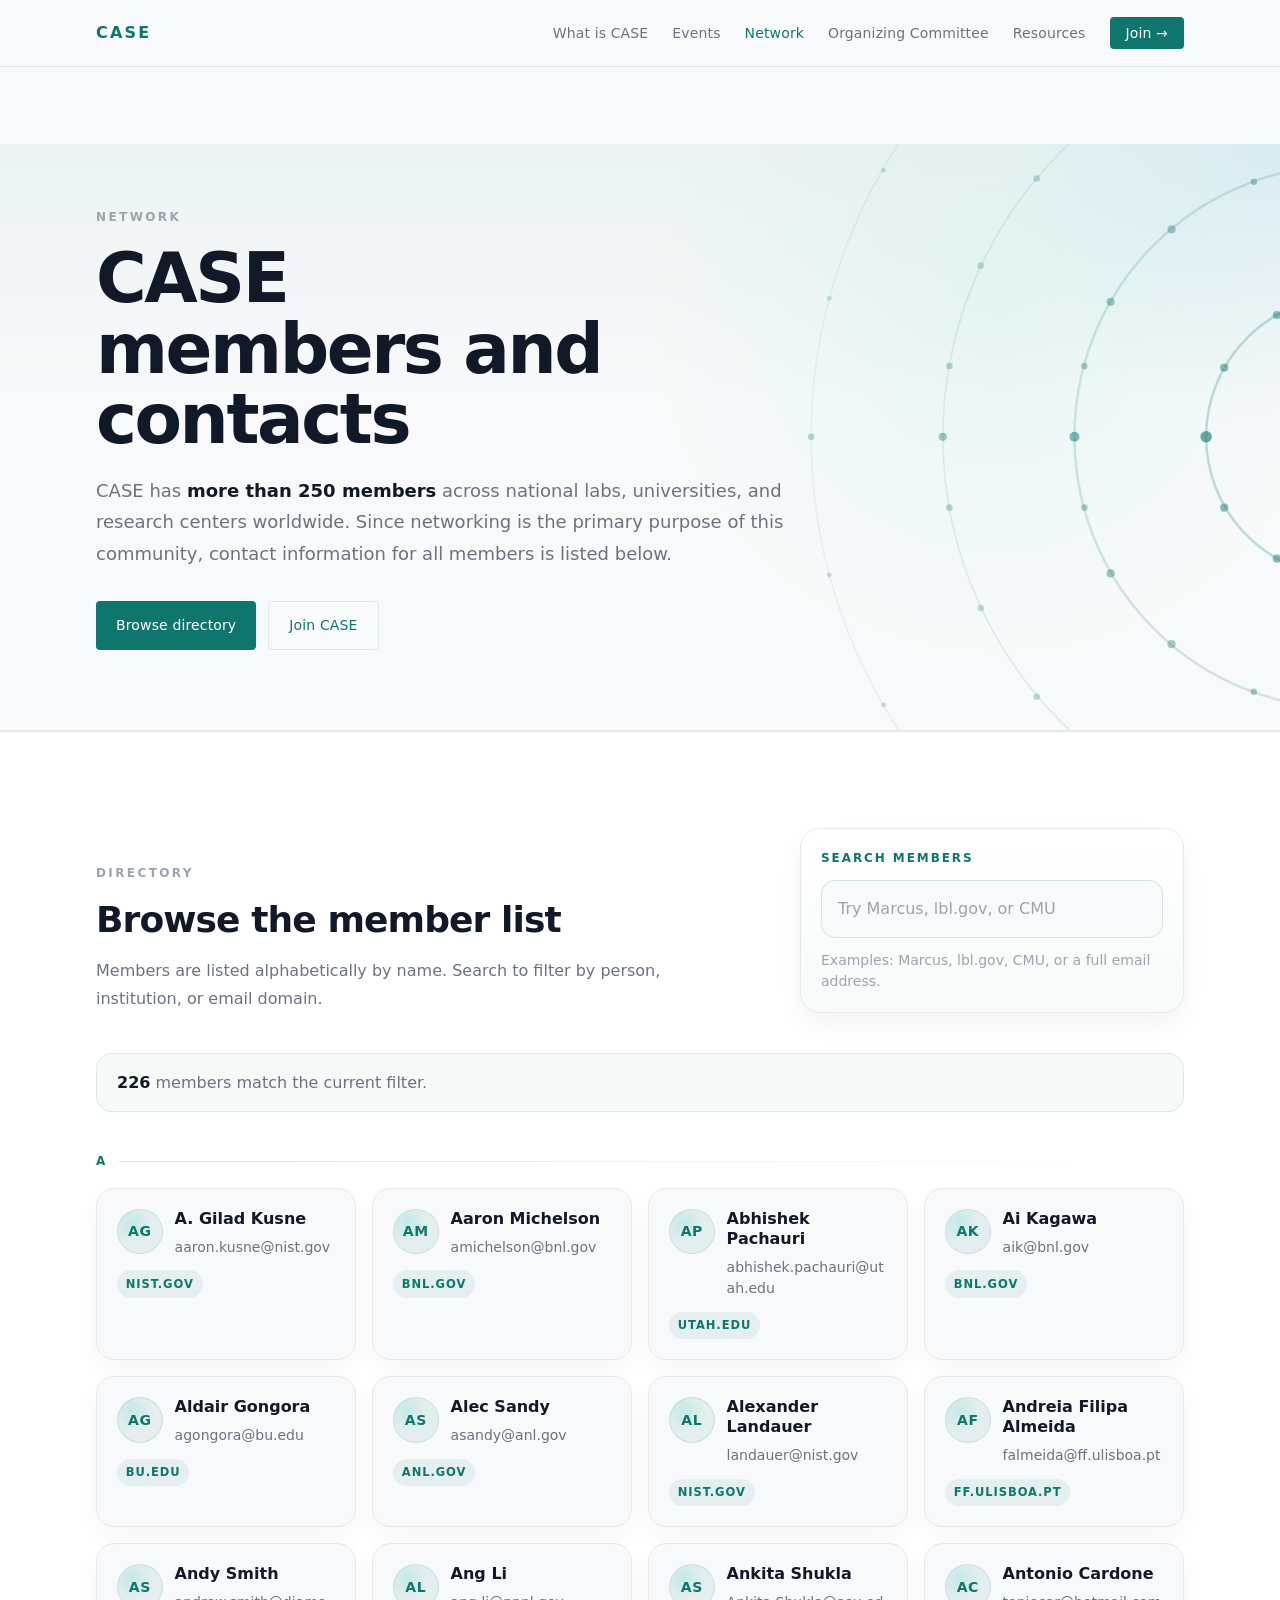
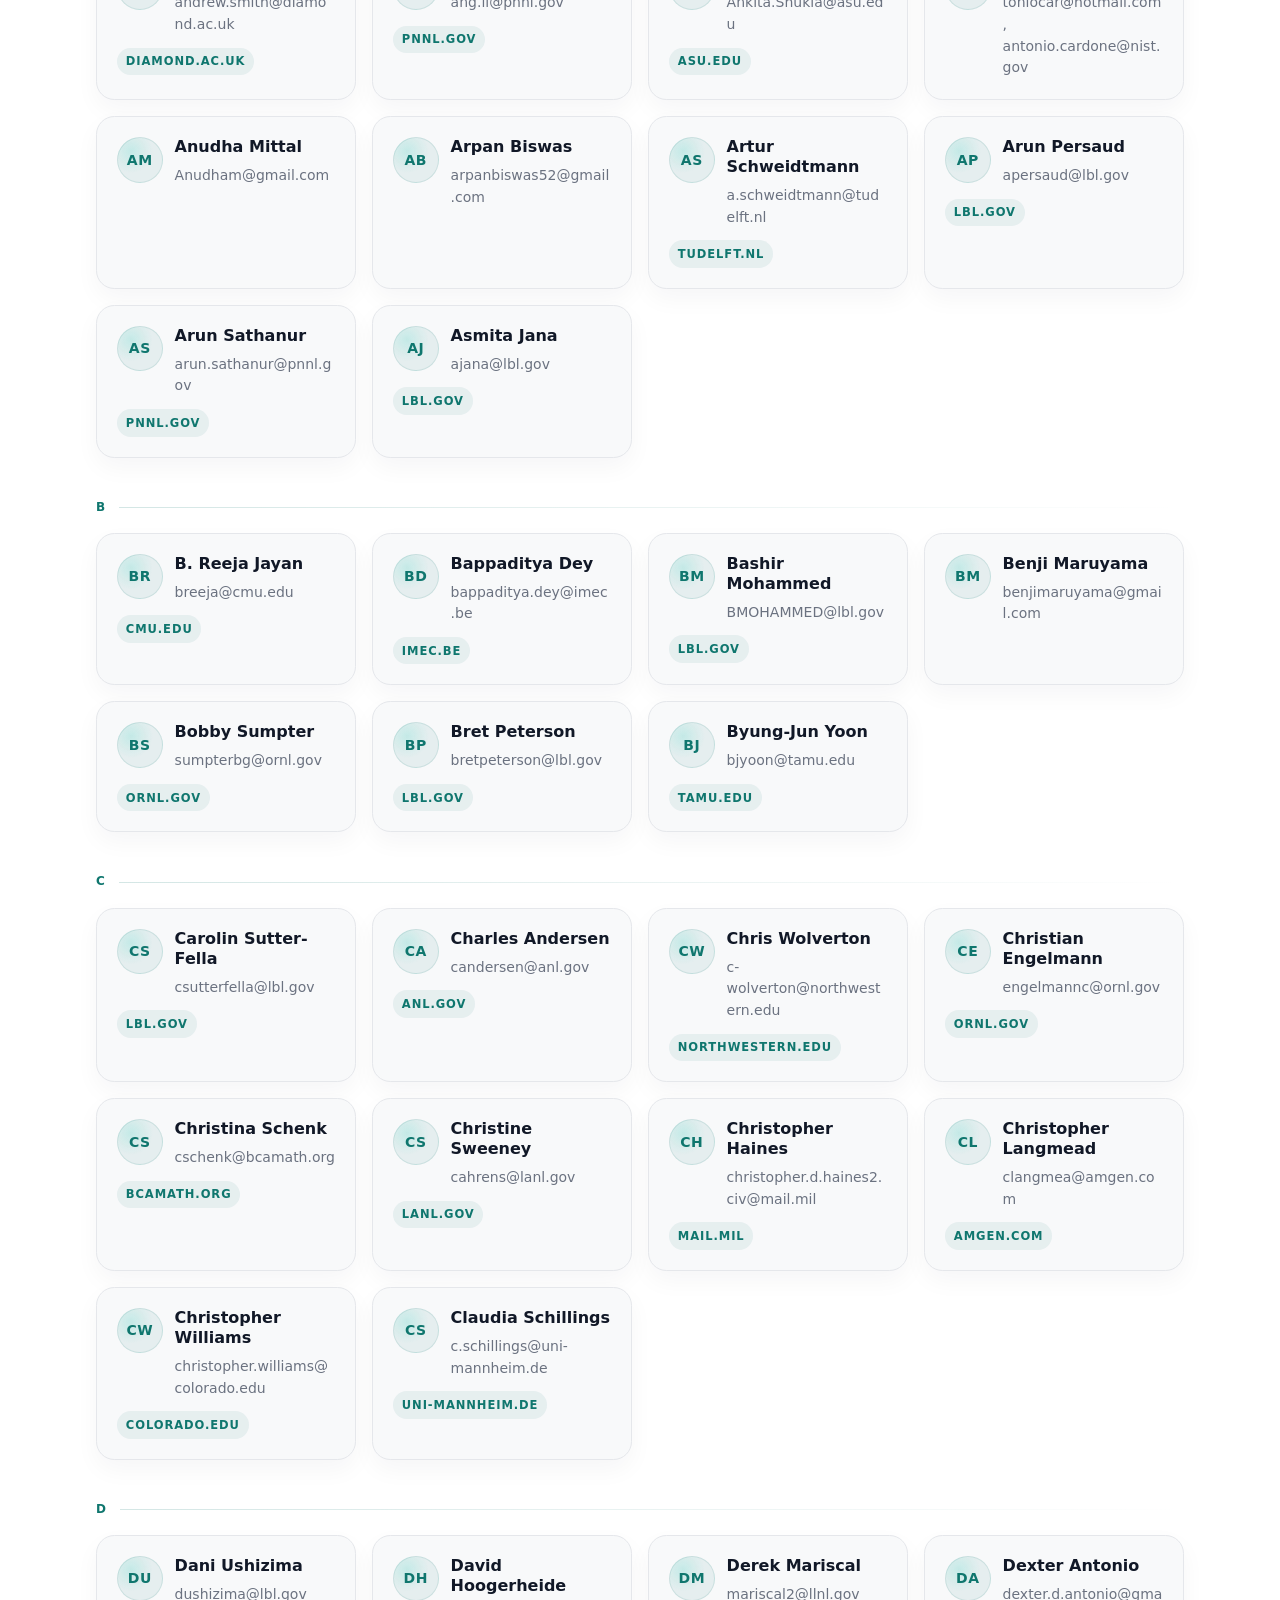
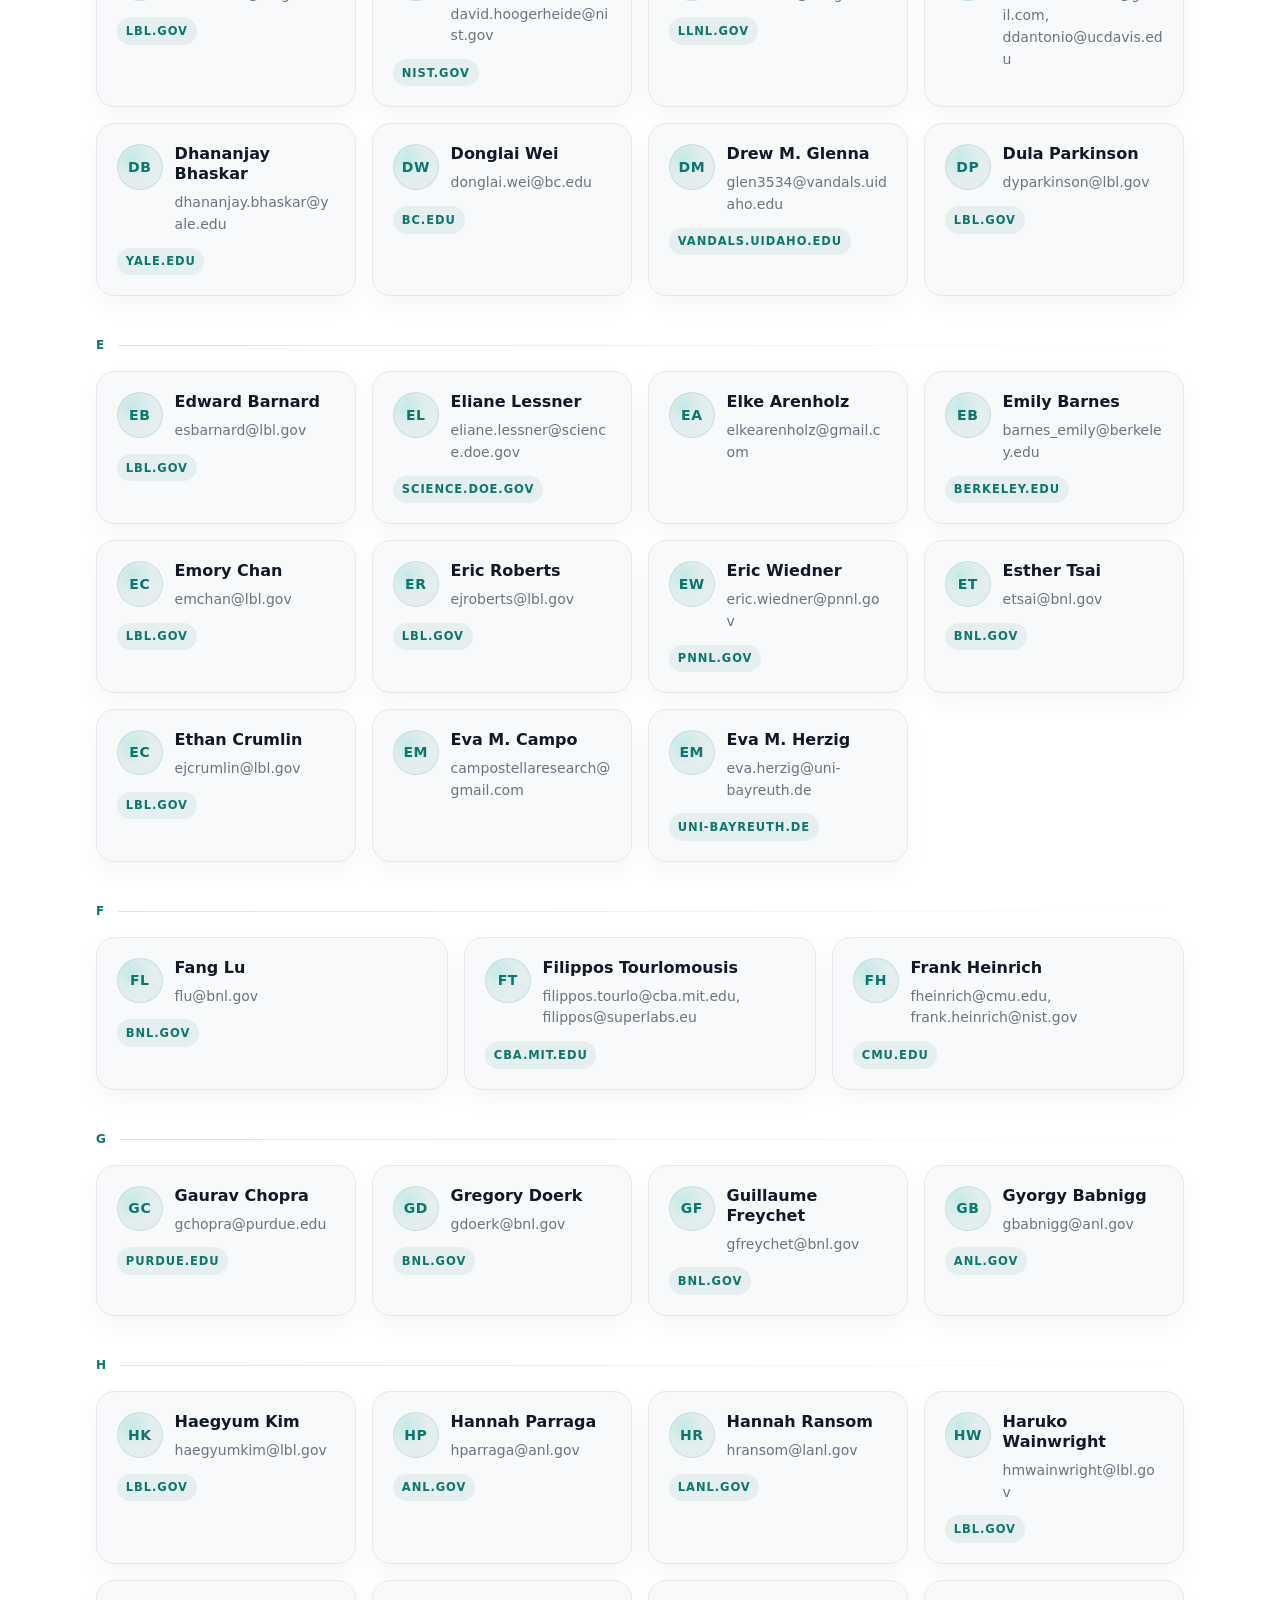
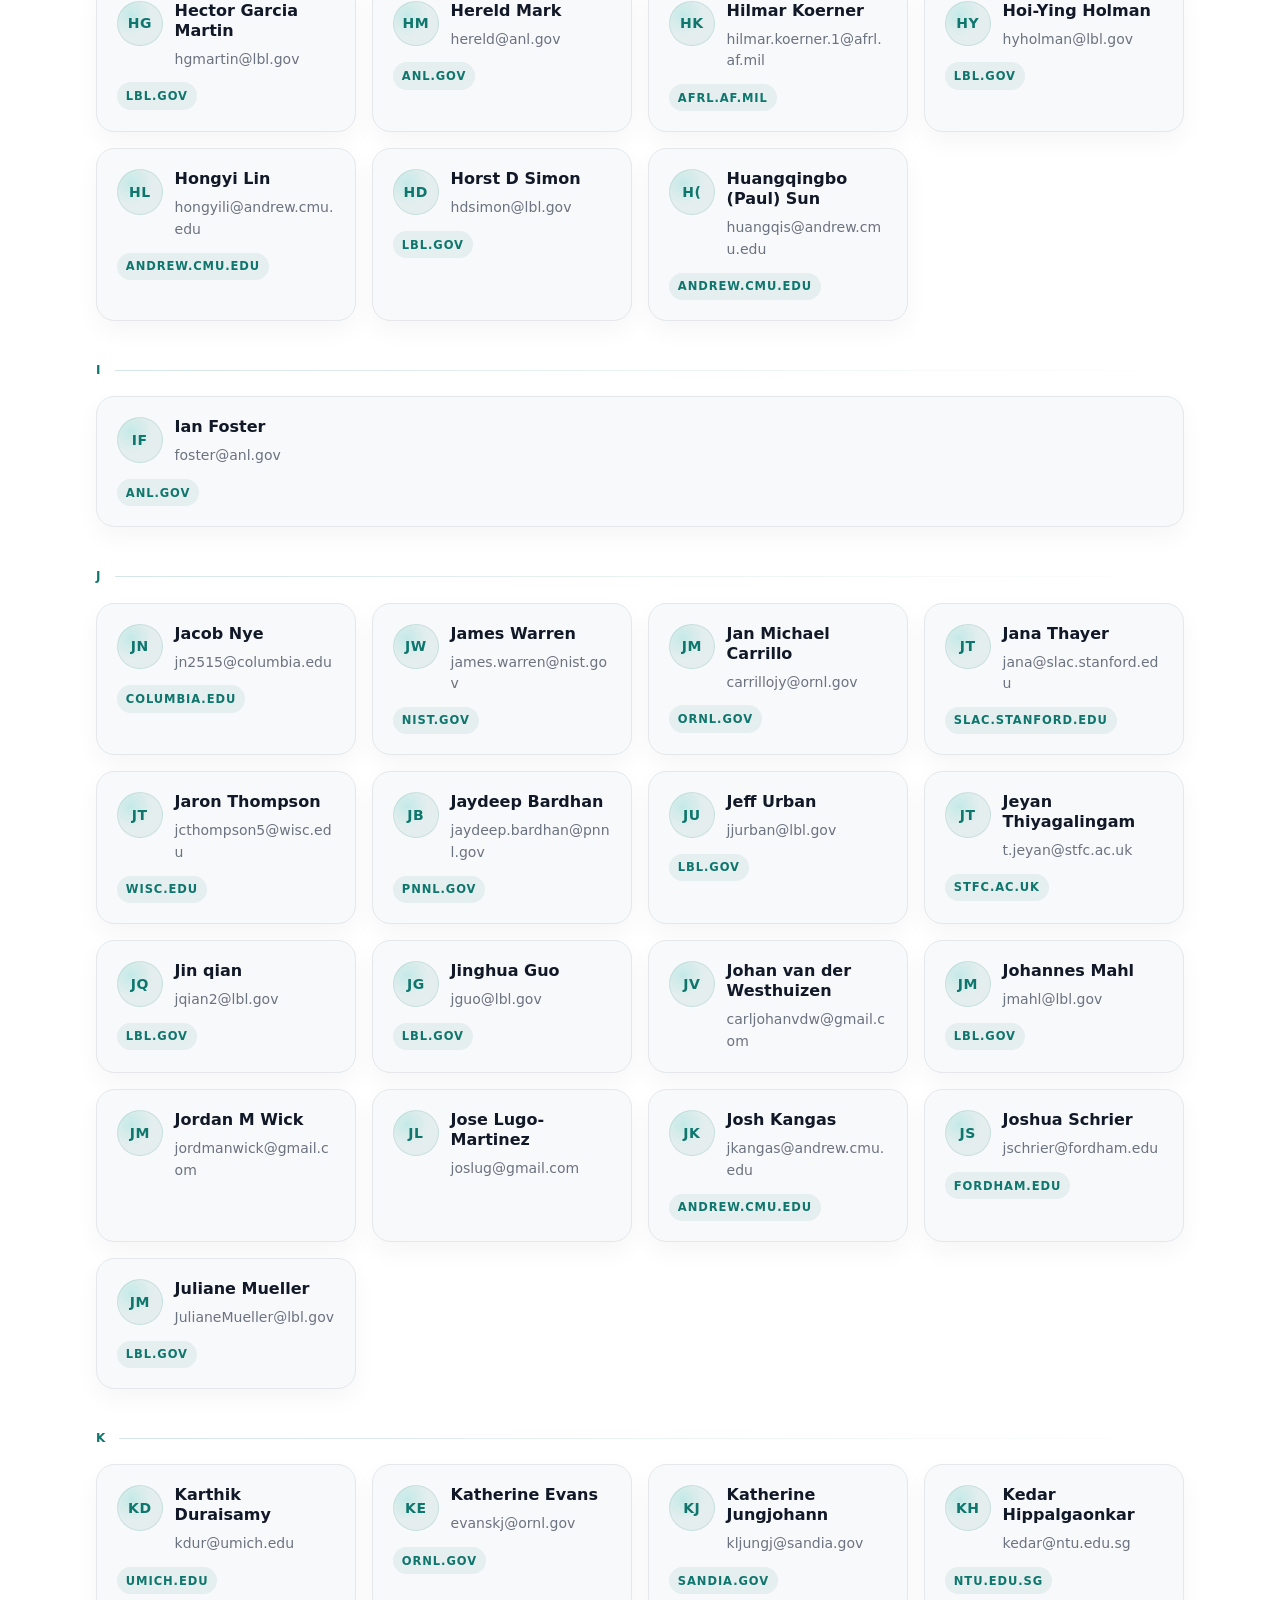
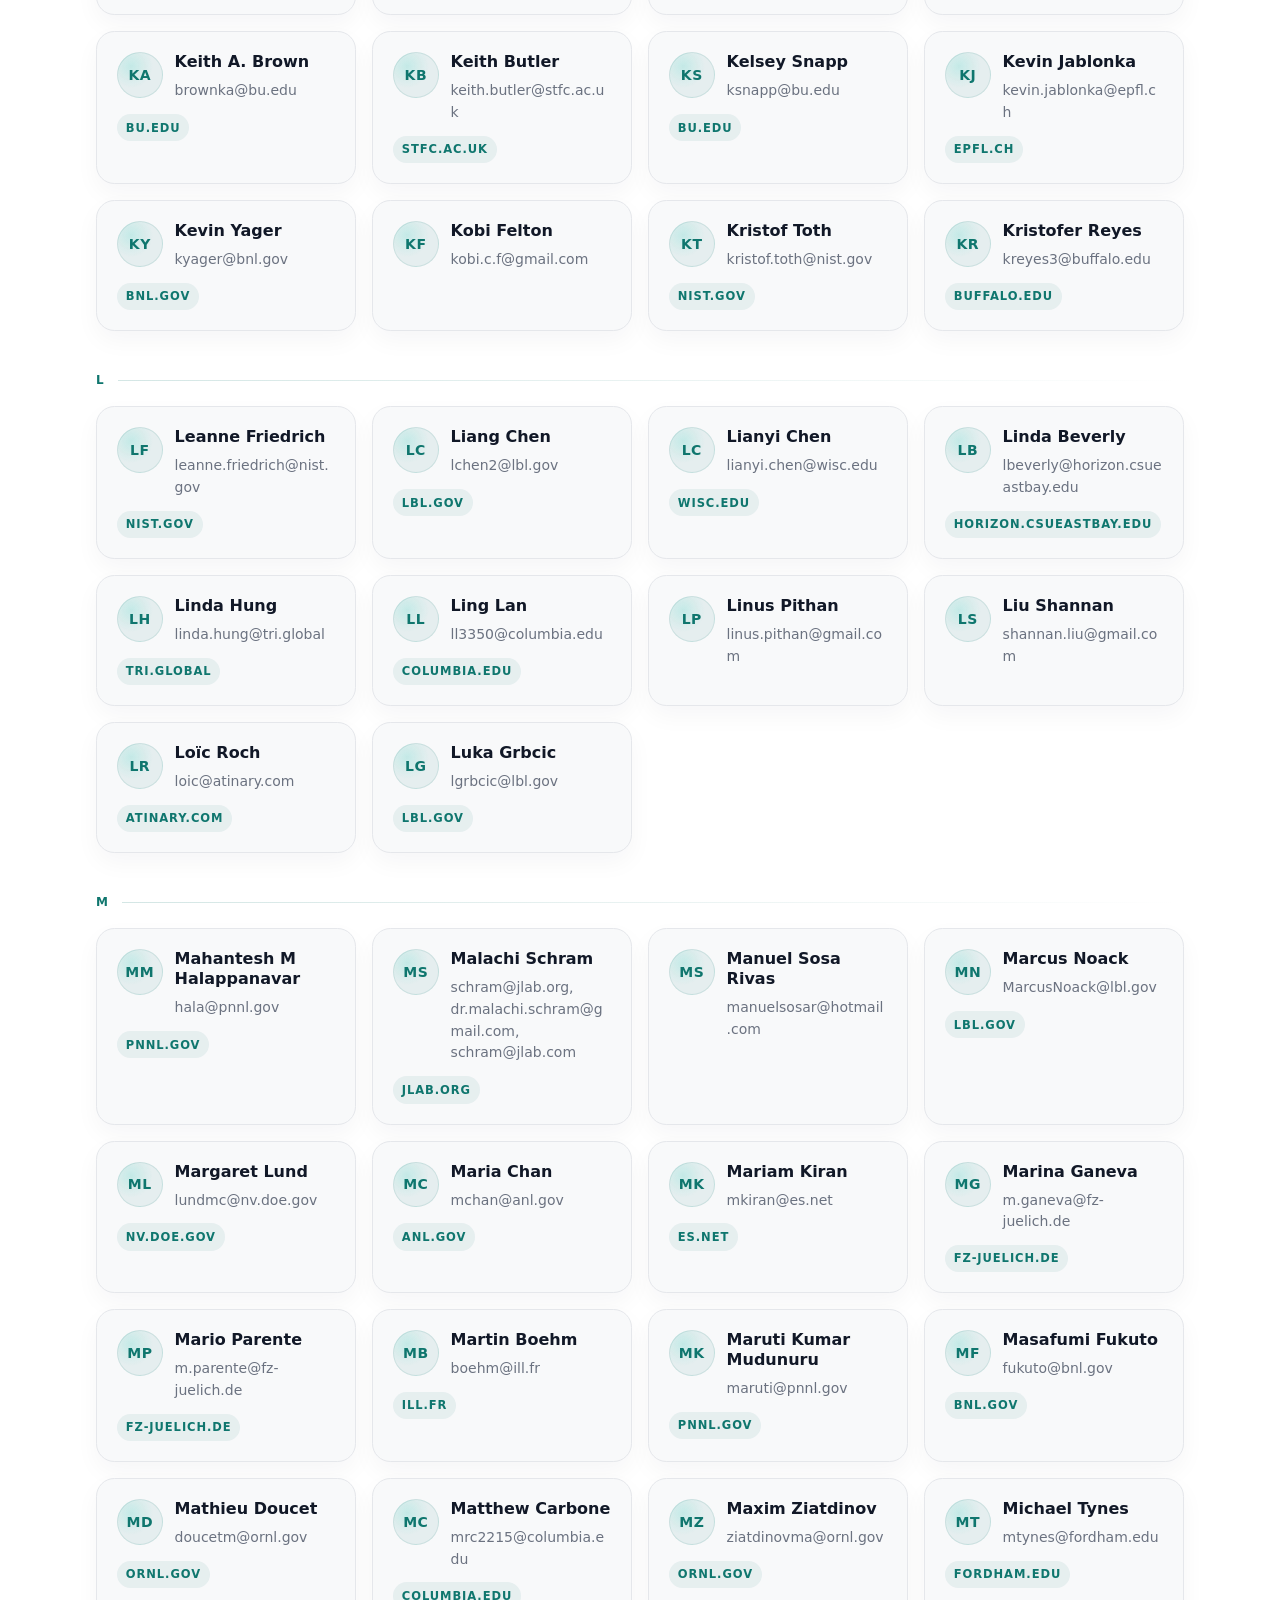
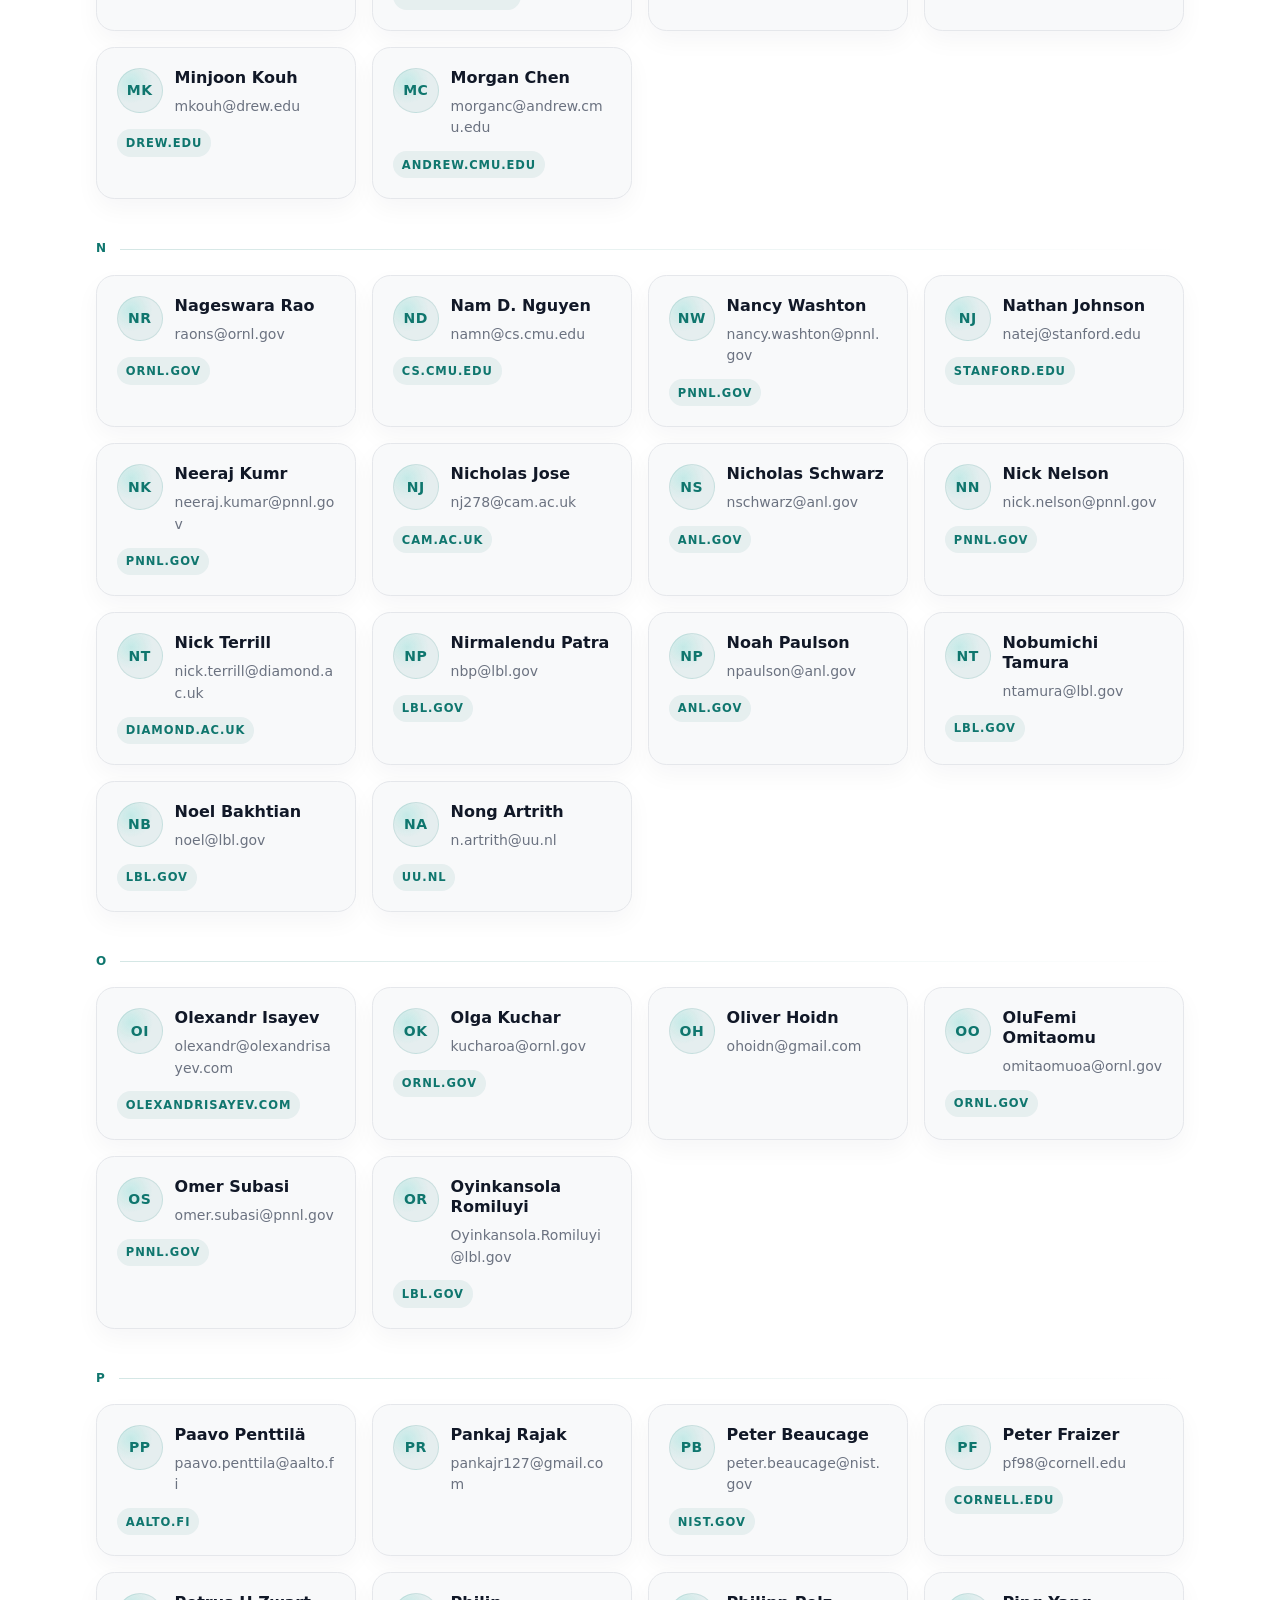
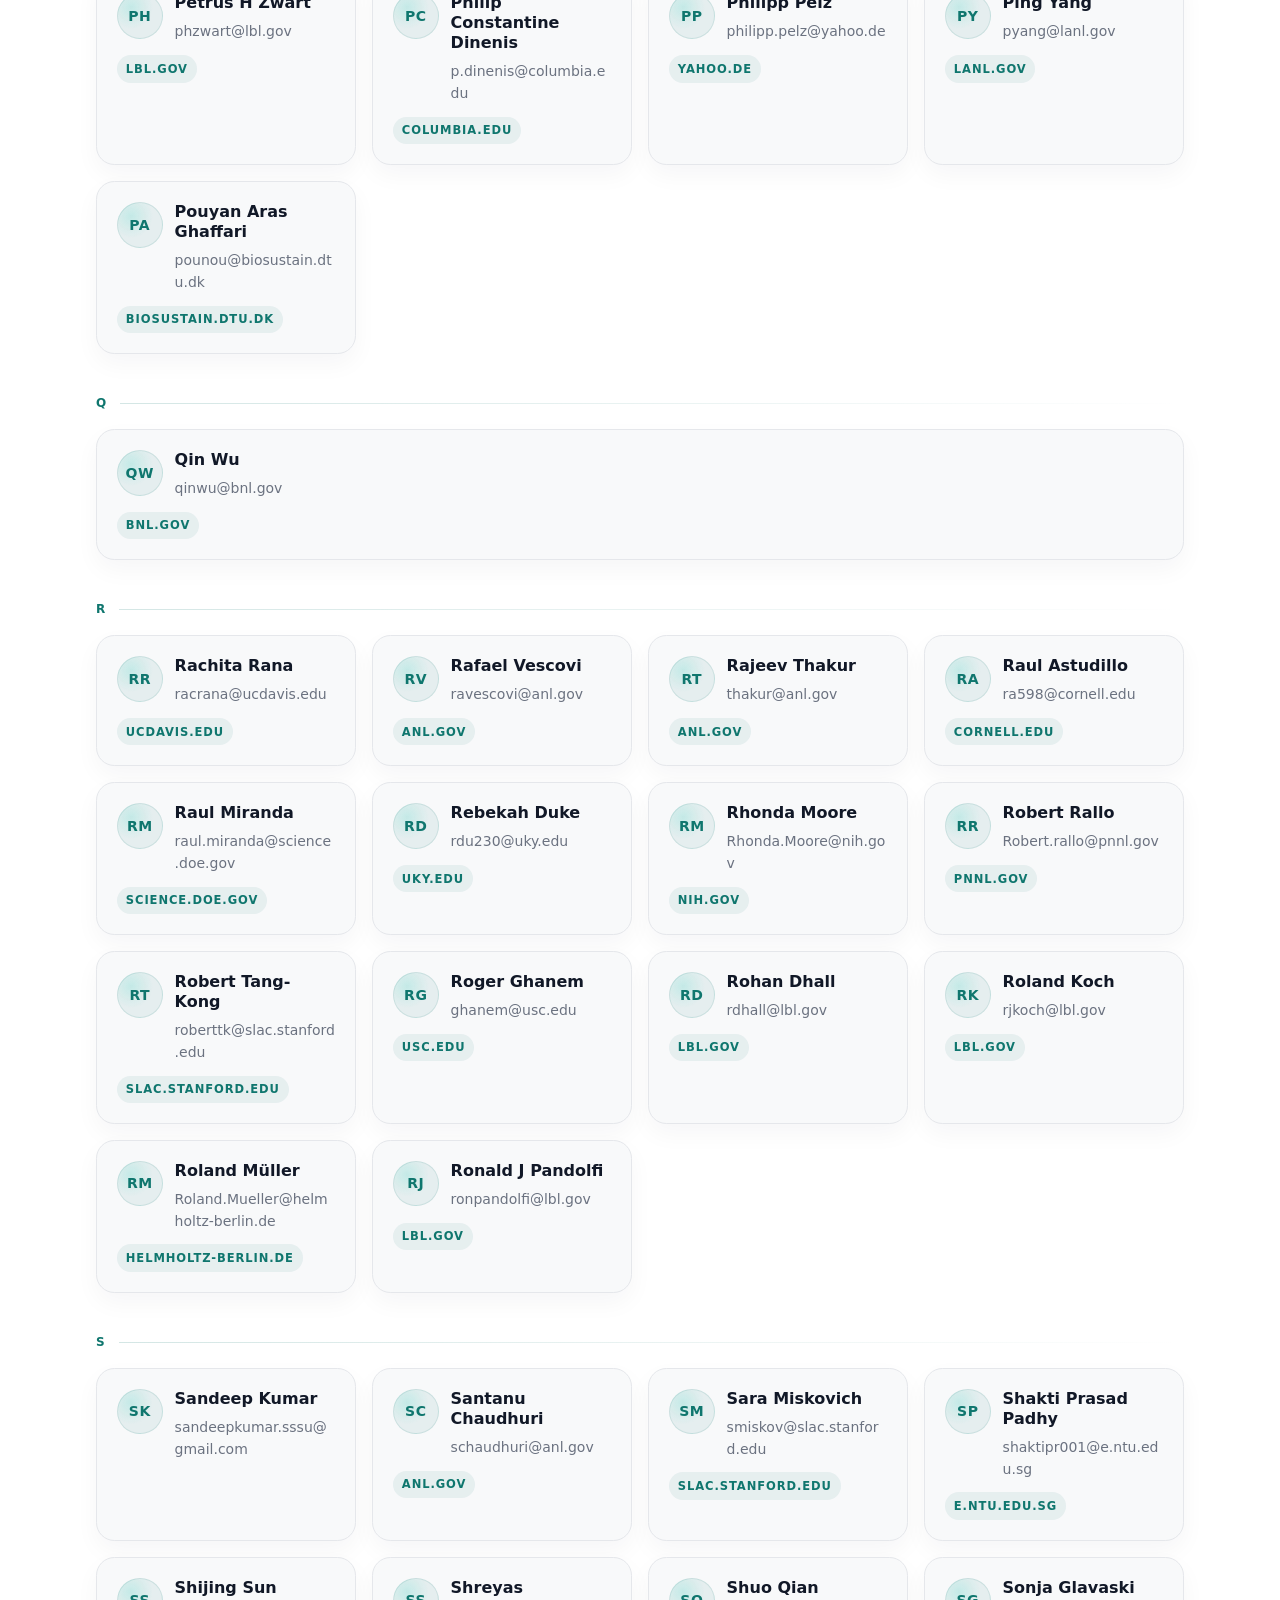
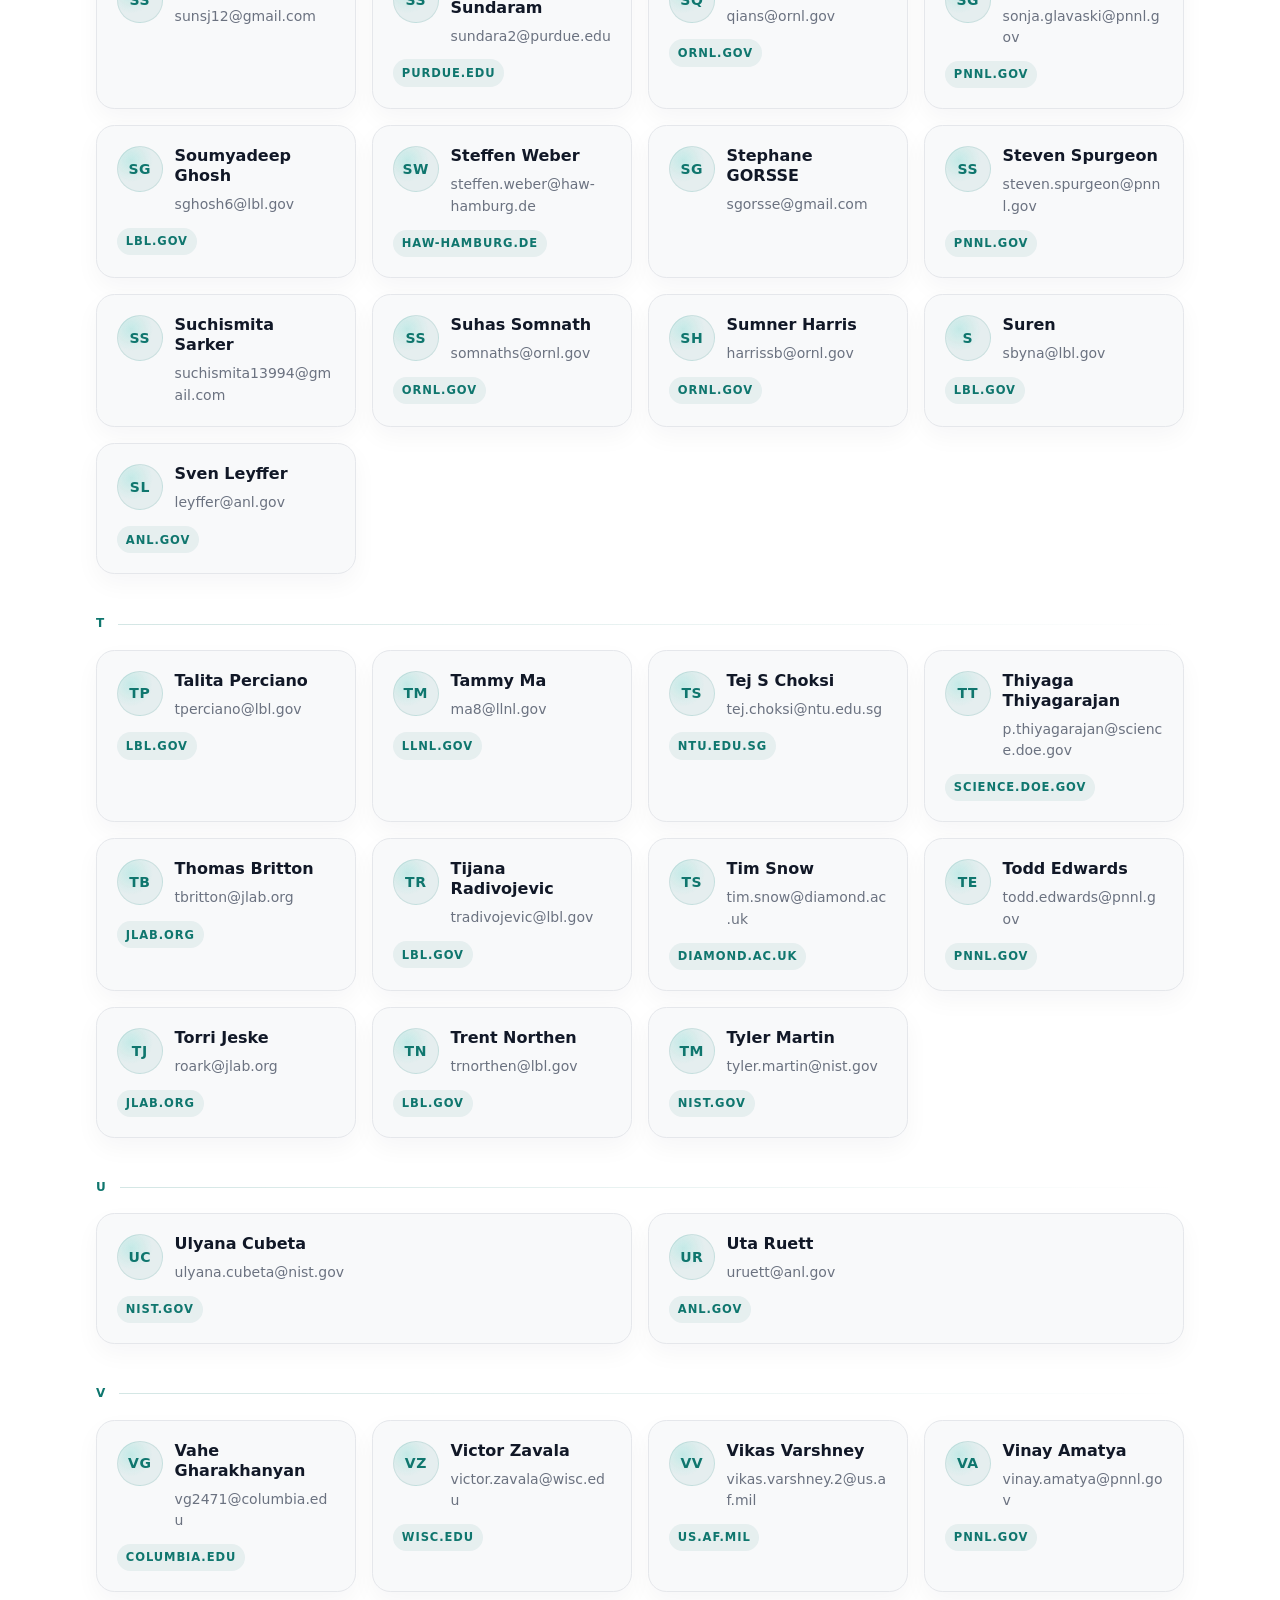
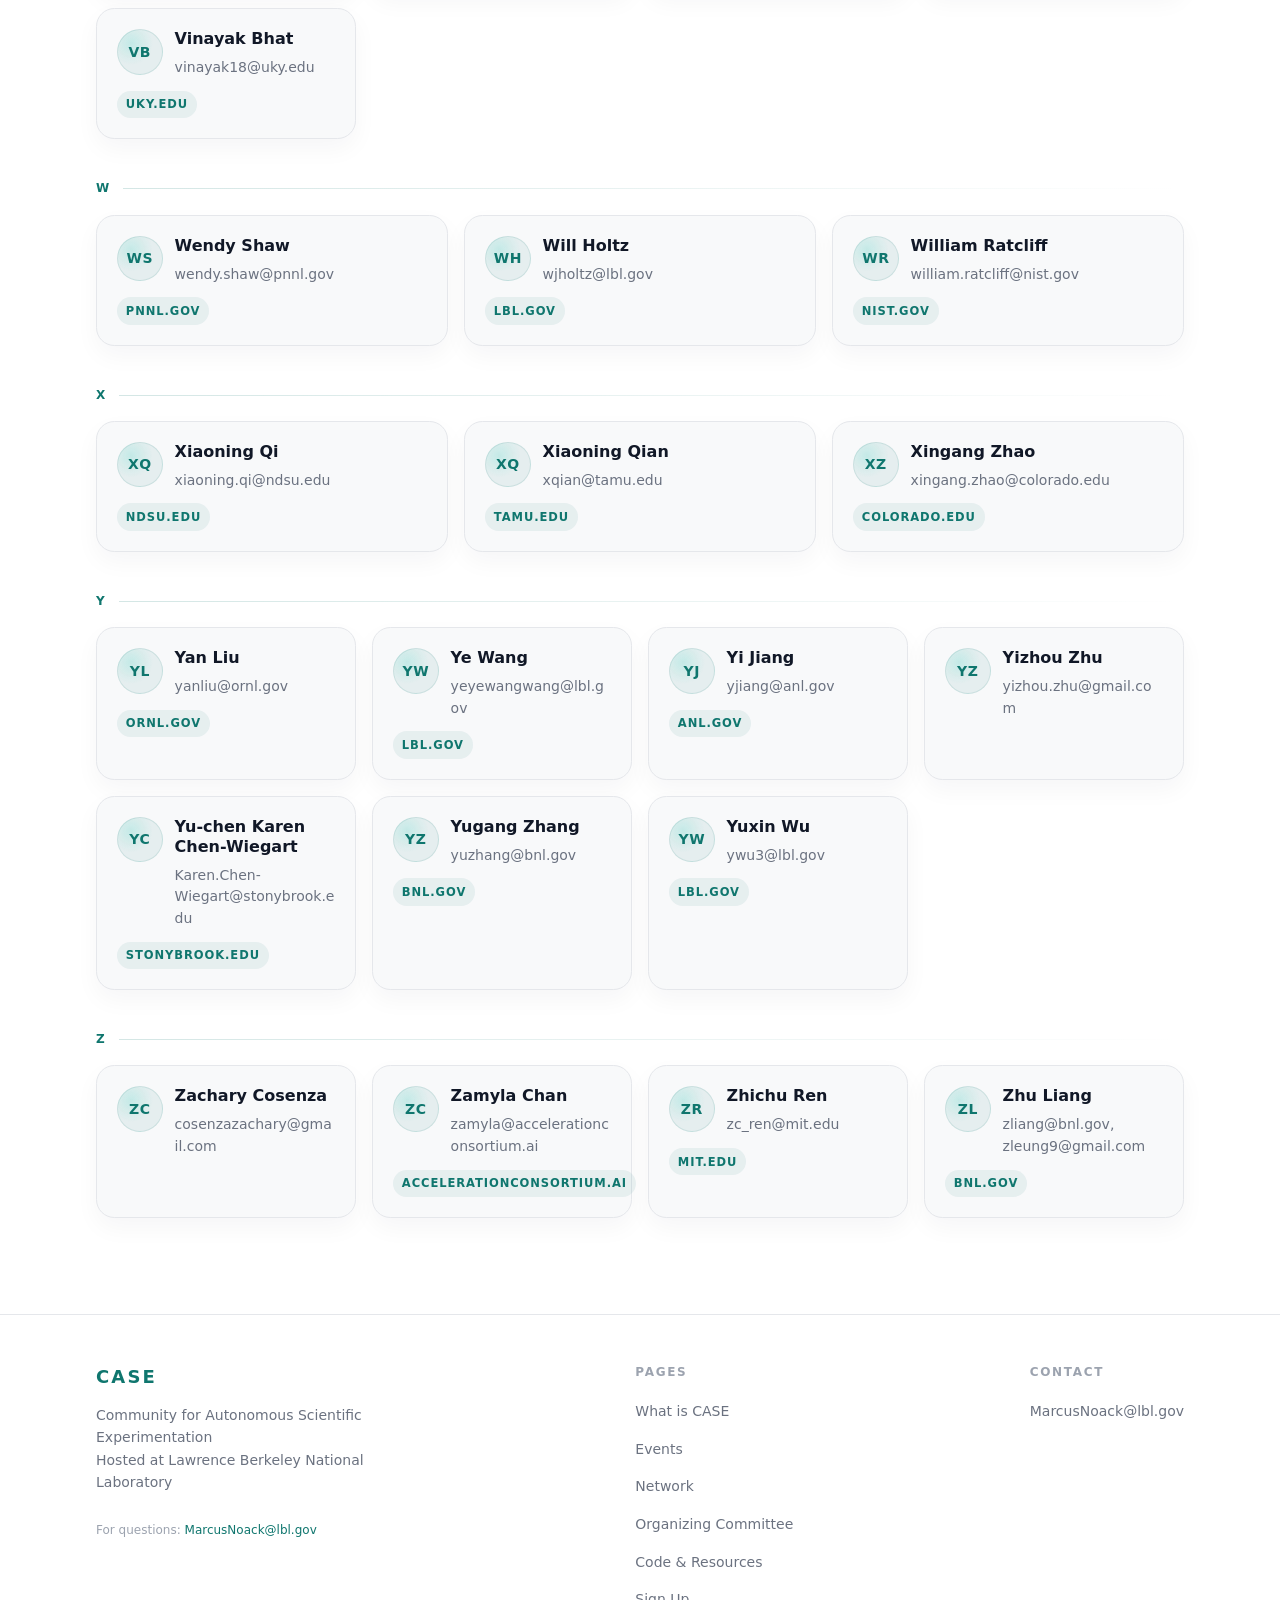
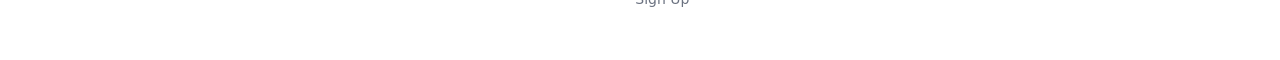
==== commit 9188c048: "Reworks network tab to correctly match names and institutions" ====
--- a/network.html
+++ b/network.html
@@ -594,473 +594,31 @@
     </div>
   </footer>
 
-  <script id="network-names" type="text/plain">
-A. Gilad Kusne
-Aaron Michelson
-Abhishek Pachauri
-Ai Kagawa
-Aldair Gongora
-Alec Sandy
-Alexander Landauer
-Andreia Filipa Almeida
-Andy Smith
-Ang Li
-Ankita Shukla
-Antonio Cardone
-Anudha Mittal
-Arpan Biswas
-Artur Schweidtmann
-Arun Persaud
-Arun Sathanur
-Asmita Jana
-B. Reeja Jayan
-Bappaditya Dey
-Bashir Mohammed
-Benji Maruyama
-Bobby Sumpter
-Bret Peterson
-Byung-Jun Yoon
-Carolin Sutter-Fella
-Charles Andersen
-Chris Wolverton
-Christian Engelmann
-Christina Schenk
-Christine Sweeney
-Christopher
-Christopher Langmead
-Christopher Williams
-Claudia Schillings
-Dani Ushizima
-David Hoogerheide
-Derek Mariscal
-Dexter Antonio
-Dhananjay Bhaskar
-Donglai Wei
-Drew M. Glenna
-Dula Parkinson
-Edward Barnard
-Eliane Lessner
-Elke Arenholz
-Emily Barnes
-Emory Chan
-Eric Roberts
-Eric Wiedner
-Esther Tsai
-Ethan Crumlin
-Eva M. Campo
-Eva M. Herzig
-Fang Lu
-Filippos Tourlomousis
-Frank Heinrich
-Gaurav Chopra
-Gregory Doerk
-Guillaume Freychet
-Gyorgy Babnigg
-Haegyum Kim
-Hannah Parraga
-Hannah Ransom
-Haruko Wainwright
-Hector Garcia Martin
-Hereld Mark
-Hilmar Koerner
-Hoi-Ying Holman
-Hongyi Lin
-Horst D Simon
-Huangqingbo (Paul) Sun
-Ian Foster
-Jacob Nye
-James Warren
-Jan Michael Carrillo
-Jana Thayer
-Jaron Thompson
-Jaydeep Bardhan
-Jeff Urban
-Jeyan Thiyagalingam
-Jin qian
-Jinghua Guo
-Johan van der Westhuizen
-Johannes Mahl
-Jordan M Wick
-Jose Lugo-Martinez
-Josh Kangas
-Joshua Schrier
-Juliane Mueller
-Karthik Duraisamy
-Katherine Evans
-Katherine Jungjohann
-Kedar Hippalgaonkar
-Keith A. Brown
-Keith Butler
-Kelsey Snapp
-Kevin Jablonka
-Kevin Yager
-Kobi Felton
-Kristof Toth
-Kristofer Reyes
-Leanne Friedrich
-Liang Chen
-Lianyi Chen
-Linda Beverly
-Linda Hung
-Ling Lan
-Linus Pithan
-Liu Shannan
-Loïc Roch
-Luka Grbcic
-Mahantesh M Halappanavar
-Malachi Schram
-Manuel Sosa Rivas
-Marcus Noack
-Margaret Lund
-Maria Chan
-Mariam Kiran
-Marina Ganeva
-Mario Parente
-Martin Boehm
-Maruti Kumar Mudunuru
-Masafumi Fukuto
-Mathieu Doucet
-Matthew Carbone
-Maxim Ziatdinov
-Michael Tynes
-Minjoon Kouh
-Morgan Chen
-Nageswara Rao
-Nam D. Nguyen
-Nancy Washton
-Nathan Johnson
-Neeraj Kumr
-Nicholas Jose
-Nicholas Schwarz
-Nick Nelson
-Nick Terrill
-Nirmalendu Patra
-Noah Paulson
-Nobumichi Tamura
-Noel Bakhtian
-Nong Artrith
-Olexandr Isayev
-Olga Kuchar
-Oliver Hoidn
-OluFemi Omitaomu
-Omer Subasi
-Oyinkansola Romiluyi
-Paavo Penttilä
-Pankaj Rajak
-Peter Beaucage
-Peter Fraizer
-Petrus H Zwart
-Philip Constantine Dinenis
-Philipp Pelz
-Ping Yang
-Pouyan Aras Ghaffari
-Qin Wu
-Rachita Rana
-Rafael Vescovi
-Rajeev Thakur
-Raul Astudillo
-Raul Miranda
-Rebekah Duke
-Rhonda Moore
-Robert Rallo
-Robert Tang-Kong
-Roger Ghanem
-Rohan Dhall
-Roland Koch
-Roland Müller
-Ronald J Pandolfi
-Sandeep Kumar
-Santanu Chaudhuri
-Sara Miskovich
-Shakti Prasad Padhy
-Shijing Sun
-Shreyas Sundaram
-Shuo Qian
-Sonja Glavaski
-Soumyadeep Ghosh
-Steffen Weber
-Stephane GORSSE
-Steven Spurgeon
-Suchismita Sarker
-Suhas Somnath
-Sumner Harris
-Suren
-Sven Leyffer
-Talita Perciano
-Tammy Ma
-Tej S Choksi
-Thiyaga Thiyagarajan
-Thomas Britton
-Tijana Radivojevic
-Tim Snow
-Todd Edwards
-Torri Jeske
-Trent Northen
-Tyler Martin
-Ulyana Cubeta
-Uta Ruett
-Vahe Gharakhanyan
-Victor Zavala
-Vikas Varshney
-Vinay Amatya
-Vinayak Bhat
-Wendy Shaw
-Will Holtz
-William Ratcliff
-Xiaoning Qi
-Xiaoning Qian
-Xingang Zhao
-Yan Liu
-Ye Wang
-Yi Jiang
-Yizhou Zhu
-Yu-chen Karen Chen-Wiegart
-Yugang Zhang
-Yuxin Wu
-Zachary Cosenza
-Zamyla Chan
-Zhichu Ren
-Zhu Liang
-  </script>
-
-  <script id="network-emails" type="text/plain">
-aaron.kusne@nist.gov
-amichelson@bnl.gov
-abhishek.pachauri@utah.edu
-aik@bnl.gov
-agongora@bu.edu
-asandy@anl.gov
-landauer@nist.gov
-falmeida@ff.ulisboa.pt
-andrew.smith@diamond.ac.uk
-ang.li@pnnl.gov
-Ankita.Shukla@asu.edu
-toniocar@hotmail.com, antonio.cardone@nist.gov
-Anudham@gmail.com
-arpanbiswas52@gmail.com
-a.schweidtmann@tudelft.nl
-apersaud@lbl.gov
-arun.sathanur@pnnl.gov
-ajana@lbl.gov
-breeja@cmu.edu
-bappaditya.dey@imec.be
-BMOHAMMED@lbl.gov
-benjimaruyama@gmail.com
-sumpterbg@ornl.gov
-bretpeterson@lbl.gov
-bjyoon@tamu.edu
-csutterfella@lbl.gov
-candersen@anl.gov
-c-wolverton@northwestern.edu
-engelmannc@ornl.gov
-cschenk@bcamath.org
-cahrens@lanl.gov
-christopher.d.haines2.civ@mail.mil
-clangmea@amgen.com
-christopher.williams@colorado.edu
-c.schillings@uni-mannheim.de
-dushizima@lbl.gov
-david.hoogerheide@nist.gov
-mariscal2@llnl.gov
-dexter.d.antonio@gmail.com
-ddantonio@ucdavis.edu
-dhananjay.bhaskar@yale.edu
-donglai.wei@bc.edu
-glen3534@vandals.uidaho.edu
-dyparkinson@lbl.gov
-esbarnard@lbl.gov
-eliane.lessner@science.doe.gov
-elkearenholz@gmail.com
-barnes_emily@berkeley.edu
-emchan@lbl.gov
-ejroberts@lbl.gov
-eric.wiedner@pnnl.gov
-etsai@bnl.gov
-ejcrumlin@lbl.gov
-campostellaresearch@gmail.com
-eva.herzig@uni-bayreuth.de
-flu@bnl.gov
-filippos.tourlo@cba.mit.edu, filippos@superlabs.eu
-fheinrich@cmu.edu
-frank.heinrich@nist.gov
-gchopra@purdue.edu
-gdoerk@bnl.gov
-gfreychet@bnl.gov
-gbabnigg@anl.gov
-haegyumkim@lbl.gov
-hparraga@anl.gov
-hransom@lanl.gov
-hmwainwright@lbl.gov
-hgmartin@lbl.gov
-hereld@anl.gov
-hilmar.koerner.1@afrl.af.mil
-hyholman@lbl.gov
-hongyili@andrew.cmu.edu
-hdsimon@lbl.gov
-huangqis@andrew.cmu.edu
-foster@anl.gov
-jn2515@columbia.edu
-james.warren@nist.gov
-carrillojy@ornl.gov
-jana@slac.stanford.edu
-jcthompson5@wisc.edu
-jaydeep.bardhan@pnnl.gov
-jjurban@lbl.gov
-t.jeyan@stfc.ac.uk
-jqian2@lbl.gov
-jguo@lbl.gov
-carljohanvdw@gmail.com
-jmahl@lbl.gov
-jordmanwick@gmail.com
-joslug@gmail.com
-jkangas@andrew.cmu.edu
-jschrier@fordham.edu
-JulianeMueller@lbl.gov
-kdur@umich.edu
-evanskj@ornl.gov
-kljungj@sandia.gov
-kedar@ntu.edu.sg
-brownka@bu.edu
-keith.butler@stfc.ac.uk
-ksnapp@bu.edu
-kevin.jablonka@epfl.ch
-kyager@bnl.gov
-kobi.c.f@gmail.com
-kristof.toth@nist.gov
-kreyes3@buffalo.edu
-leanne.friedrich@nist.gov
-lchen2@lbl.gov
-lianyi.chen@wisc.edu
-lbeverly@horizon.csueastbay.edu
-linda.hung@tri.global
-ll3350@columbia.edu
-linus.pithan@gmail.com
-shannan.liu@gmail.com
-loic@atinary.com
-lgrbcic@lbl.gov
-hala@pnnl.gov
-schram@jlab.org
-dr.malachi.schram@gmail.com, schram@jlab.com
-manuelsosar@hotmail.com
-MarcusNoack@lbl.gov
-lundmc@nv.doe.gov
-mchan@anl.gov
-mkiran@es.net
-m.ganeva@fz-juelich.de
-m.parente@fz-juelich.de
-boehm@ill.fr
-maruti@pnnl.gov
-fukuto@bnl.gov
-doucetm@ornl.gov
-mrc2215@columbia.edu
-ziatdinovma@ornl.gov
-mtynes@fordham.edu
-mkouh@drew.edu
-morganc@andrew.cmu.edu
-raons@ornl.gov
-namn@cs.cmu.edu
-nancy.washton@pnnl.gov
-natej@stanford.edu
-neeraj.kumar@pnnl.gov
-nj278@cam.ac.uk
-nschwarz@anl.gov
-nick.nelson@pnnl.gov
-nick.terrill@diamond.ac.uk
-nbp@lbl.gov
-npaulson@anl.gov
-ntamura@lbl.gov
-noel@lbl.gov
-n.artrith@uu.nl
-olexandr@olexandrisayev.com
-kucharoa@ornl.gov
-ohoidn@gmail.com
-omitaomuoa@ornl.gov
-omer.subasi@pnnl.gov
-Oyinkansola.Romiluyi@lbl.gov
-paavo.penttila@aalto.fi
-pankajr127@gmail.com
-peter.beaucage@nist.gov
-pf98@cornell.edu
-phzwart@lbl.gov
-p.dinenis@columbia.edu
-philipp.pelz@yahoo.de
-pyang@lanl.gov
-pounou@biosustain.dtu.dk
-qinwu@bnl.gov
-racrana@ucdavis.edu
-ravescovi@anl.gov
-thakur@anl.gov
-ra598@cornell.edu
-raul.miranda@science.doe.gov
-rdu230@uky.edu
-Rhonda.Moore@nih.gov
-Robert.rallo@pnnl.gov
-roberttk@slac.stanford.edu
-ghanem@usc.edu
-rdhall@lbl.gov
-rjkoch@lbl.gov
-Roland.Mueller@helmholtz-berlin.de
-ronpandolfi@lbl.gov
-sandeepkumar.sssu@gmail.com
-schaudhuri@anl.gov
-smiskov@slac.stanford.edu
-shaktipr001@e.ntu.edu.sg
-sunsj12@gmail.com
-sundara2@purdue.edu
-qians@ornl.gov
-sonja.glavaski@pnnl.gov
-sghosh6@lbl.gov
-steffen.weber@haw-hamburg.de
-sgorsse@gmail.com
-steven.spurgeon@pnnl.gov
-suchismita13994@gmail.com
-somnaths@ornl.gov
-harrissb@ornl.gov
-sbyna@lbl.gov
-leyffer@anl.gov
-tperciano@lbl.gov
-ma8@llnl.gov
-tej.choksi@ntu.edu.sg
-p.thiyagarajan@science.doe.gov
-tbritton@jlab.org
-tradivojevic@lbl.gov
-tim.snow@diamond.ac.uk
-todd.edwards@pnnl.gov
-roark@jlab.org
-trnorthen@lbl.gov
-tyler.martin@nist.gov
-ulyana.cubeta@nist.gov
-uruett@anl.gov
-vg2471@columbia.edu
-victor.zavala@wisc.edu
-vikas.varshney.2@us.af.mil
-vinay.amatya@pnnl.gov
-vinayak18@uky.edu
-wendy.shaw@pnnl.gov
-wjholtz@lbl.gov
-william.ratcliff@nist.gov
-xiaoning.qi@ndsu.edu
-xqian@tamu.edu
-xingang.zhao@colorado.edu
-yanliu@ornl.gov
-yeyewangwang@lbl.gov
-yjiang@anl.gov
-yizhou.zhu@gmail.com
-Karen.Chen-Wiegart@stonybrook.edu
-yuzhang@bnl.gov
-ywu3@lbl.gov
-cosenzazachary@gmail.com
-  </script>
-
   <script>
-    const nameLines = document.getElementById('network-names').textContent.trim().split(/\r?\n/).map((line) => line.trim()).filter(Boolean);
-    const emailLines = document.getElementById('network-emails').textContent.trim().split(/\r?\n/).map((line) => line.trim()).filter(Boolean);
-    const members = nameLines.map((name, index) => {
-      const email = emailLines[index] || '';
-      const primaryEmail = email.split(',')[0].trim();
-      const domain = primaryEmail.includes('@') ? primaryEmail.split('@')[1].toLowerCase() : '';
-      return { name, email, primaryEmail, domain };
-    });
+    let members = [];
+
+    function loadMembers() {
+      return fetch('members.json')
+        .then((response) => {
+          if (!response.ok) throw new Error('Failed to load members.json: ' + response.status);
+          return response.json();
+        })
+        .then((data) => {
+          members = data.map((entry) => {
+            const emails = entry.emails || [];
+            const primaryEmail = emails[0] || '';
+            const domain = primaryEmail.includes('@') ? primaryEmail.split('@')[1].toLowerCase() : '';
+            return {
+              name: entry.name,
+              emails,
+              email: emails.join(', '),
+              primaryEmail,
+              domain,
+              institutions: entry.institutions || []
+            };
+          });
+        });
+    }
 
     const indexEl = document.getElementById('member-index');
     const countEl = document.getElementById('member-count');
@@ -1094,7 +652,10 @@
       const q = normalize(query.trim());
       const filtered = members.filter((member) => {
         if (!q) return true;
-        return normalize(member.name).includes(q) || normalize(member.email).includes(q) || normalize(member.domain).includes(q);
+        return normalize(member.name).includes(q)
+          || normalize(member.email).includes(q)
+          || normalize(member.domain).includes(q)
+          || member.institutions.some((inst) => normalize(inst).includes(q));
       });
 
       countEl.textContent = filtered.length.toLocaleString('en-US');
@@ -1145,7 +706,14 @@
       renderMembers(event.target.value);
     });
 
-    renderMembers('');
+    loadMembers()
+      .then(() => renderMembers(searchEl.value || ''))
+      .catch((err) => {
+        console.error(err);
+        countEl.textContent = '0';
+        emptyEl.hidden = false;
+        emptyEl.textContent = 'Could not load member directory. ' + err.message;
+      });
   </script>
 </body>
 </html>
